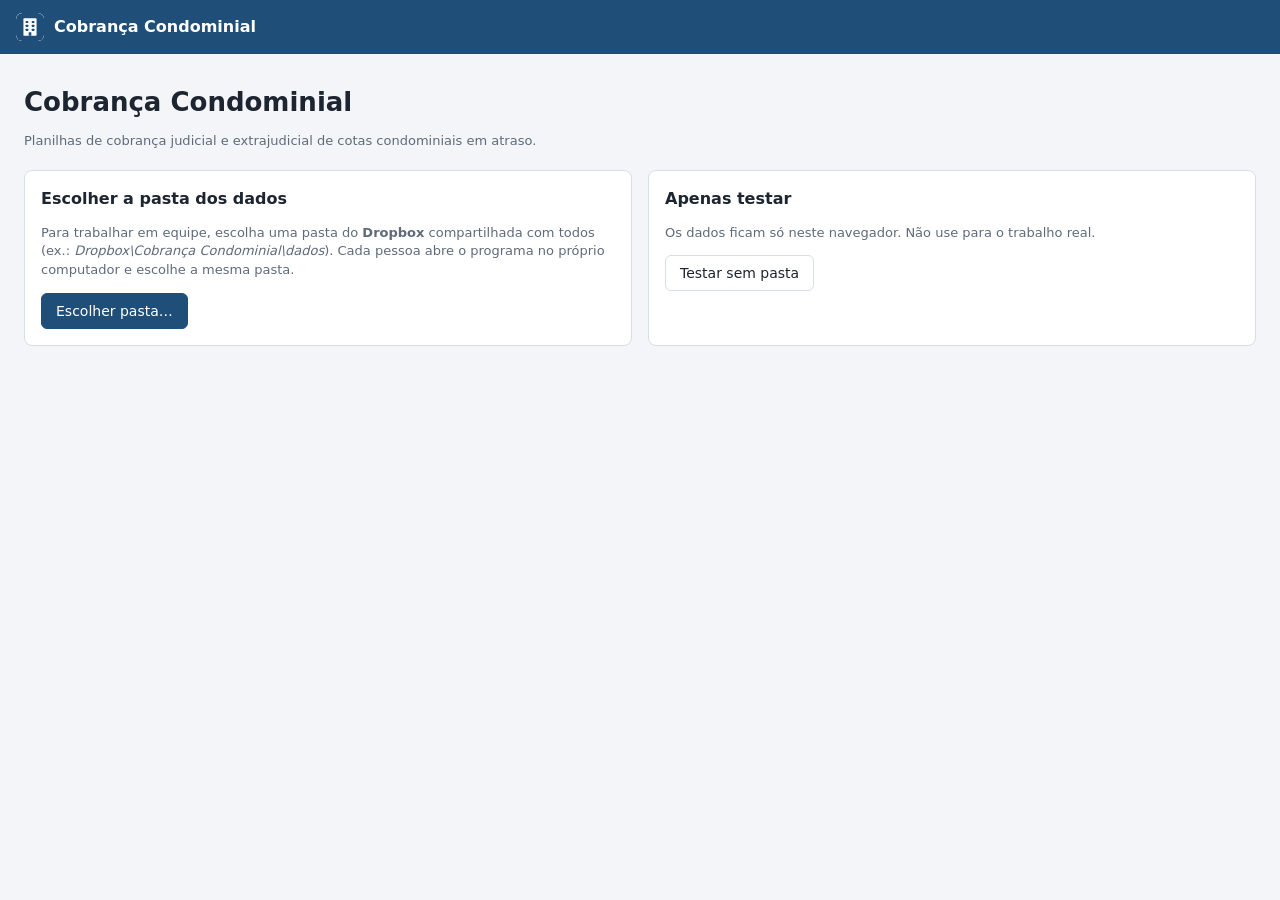
==== app/index.html @ 8c265d36 "Aplicativo instalável (PWA): ícone próprio, janela própria e botão Instalar Co-Authored-By: Claude O" ====
<!doctype html>
<html lang="pt-BR">
<head>
<meta charset="utf-8">
<meta name="viewport" content="width=device-width, initial-scale=1">
<meta name="theme-color" content="#1f4e79">
<title>Cobrança Condominial</title>
<link rel="icon" href="icone.svg" type="image/svg+xml">
<link rel="icon" href="icones/favicon-32.png" sizes="32x32" type="image/png">
<link rel="manifest" href="manifest.webmanifest">
<link rel="apple-touch-icon" href="icones/apple-touch-icon.png">
<meta name="apple-mobile-web-app-capable" content="yes">
<meta name="mobile-web-app-capable" content="yes">
<meta name="apple-mobile-web-app-title" content="Cobrança">
<meta name="apple-mobile-web-app-status-bar-style" content="default">
<link rel="stylesheet" href="estilo.css">
</head>
<body>
<header class="topo">
  <button id="btMenu" class="bt-menu" aria-label="Abrir menu">&#9776;</button>
  <a class="marca" href="#/inicio"><img src="icone.svg" alt=""><span>Cobrança Condominial</span></a>
  <div class="topo-dir"><div id="statusArmaz" class="status-armaz"></div></div>
</header>
<nav id="menu" class="menu">
  <a href="#/inicio" data-rota="inicio">Cobranças</a>
  <a href="#/cobranca/nova" data-rota="cobranca">Nova cobrança</a>
  <a href="#/condominios" data-rota="condomini">Condomínios (clientes)</a>
  <a href="#/devedores" data-rota="devedores">Devedores</a>
  <a href="#/imoveis" data-rota="imoveis">Imóveis</a>
  <a href="#/relatorios" data-rota="relatorios">Planilhas</a>
  <a href="#/config" data-rota="config">Configurações</a>
  <a href="#" id="btInstalar" class="link-instalar" hidden>Instalar o aplicativo</a>
  <div id="rodapeMenu" class="rodape-menu"></div>
</nav>
<div id="fundoMenu" class="fundo-menu"></div>
<main id="conteudo"><p class="carregando">Carregando…</p></main>

<div id="modal" class="modal" hidden><div class="modal-caixa" id="modalCaixa"></div></div>
<div id="aviso" class="aviso" role="status"></div>
<datalist id="dlRubricas"></datalist>
<datalist id="dlDescCotas"></datalist>

<script src="lib/jspdf.umd.min.js"></script>
<script src="util.js"></script>
<script src="armazenamento.js"></script>
<script src="indices.js"></script>
<script src="calculo.js"></script>
<script src="xlsx.js"></script>
<script src="pdf.js"></script>
<script src="relatorios.js"></script>
<script src="importar.js"></script>
<script src="app.js"></script>
</body>
</html>
---- app/estilo.css ----
:root {
  --pri: #1f4e79;
  --pri-esc: #163a5b;
  --pri-claro: #eaf0f7;
  --fundo: #f3f5f8;
  --cartao: #ffffff;
  --borda: #d8dee6;
  --borda-suave: #eceff3;
  --texto: #1d2530;
  --suave: #5f6b7a;
  --ok: #1e7d4f;
  --ok-fundo: #e3f4ea;
  --aviso: #8a5a00;
  --aviso-fundo: #fff4d6;
  --erro: #b3261e;
  --erro-fundo: #fdecea;
  --raio: 8px;
  --topo: 54px;
  --menu: 224px;
}

* { box-sizing: border-box; }
html { -webkit-text-size-adjust: 100%; }
body {
  margin: 0;
  font: 14px/1.45 system-ui, -apple-system, "Segoe UI", Roboto, sans-serif;
  background: var(--fundo);
  color: var(--texto);
}
a { color: var(--pri); }
h1 { font-size: 22px; margin: 0; line-height: 1.25; }
h2 { font-size: 16px; margin: 0 0 10px; }
h3.sec { grid-column: 1 / -1; font-size: 13px; text-transform: uppercase; letter-spacing: .04em; color: var(--pri); margin: 14px 0 0; padding-top: 12px; border-top: 1px solid var(--borda-suave); }
h3.sec:first-child { border-top: 0; padding-top: 0; margin-top: 0; }
[hidden] { display: none !important; }

/* ---------- Estrutura ---------- */
.topo {
  position: sticky; top: 0; z-index: 30;
  height: var(--topo); display: flex; align-items: center; gap: 12px;
  padding: 0 16px; background: var(--pri); color: #fff;
}
.marca { display: flex; align-items: center; gap: 10px; color: #fff; text-decoration: none; font-weight: 600; font-size: 16px; }
.marca img { width: 28px; height: 28px; border-radius: 6px; background: #fff; }
.status-armaz { margin-left: auto; font-size: 12px; opacity: .85; white-space: nowrap; overflow: hidden; text-overflow: ellipsis; max-width: 45vw; }
.bt-menu { display: none; background: none; border: 0; color: #fff; font-size: 22px; cursor: pointer; padding: 4px 6px; }

.menu {
  position: fixed; top: var(--topo); left: 0; bottom: 0; width: var(--menu); z-index: 25;
  background: var(--cartao); border-right: 1px solid var(--borda); padding: 12px 8px; overflow-y: auto;
  display: none;
}
body.conectado .menu { display: block; }
.menu a { display: block; padding: 9px 12px; border-radius: 6px; color: var(--texto); text-decoration: none; margin-bottom: 2px; }
.menu a:hover { background: var(--fundo); }
.menu a.ativo { background: var(--pri-claro); color: var(--pri); font-weight: 600; }
.fundo-menu { display: none; }

main { padding: 20px 24px 90px; max-width: 1280px; }
body.conectado main { margin-left: var(--menu); }
.carregando { color: var(--suave); }

@media (max-width: 900px) {
  .bt-menu { display: block; }
  body.conectado main { margin-left: 0; }
  .menu { transform: translateX(-100%); transition: transform .2s; box-shadow: 0 0 24px rgba(0,0,0,.2); }
  body.menu-aberto .menu { transform: none; }
  body.menu-aberto .fundo-menu { display: block; position: fixed; inset: var(--topo) 0 0 0; background: rgba(0,0,0,.3); z-index: 20; }
  main { padding: 16px 16px 90px; }
  .status-armaz { font-size: 11px; }
}
@media (max-width: 480px) { .marca span { display: none; } }

/* ---------- Componentes ---------- */
.cab-pagina { display: flex; flex-wrap: wrap; align-items: flex-end; justify-content: space-between; gap: 12px; margin-bottom: 16px; }
.cab-pagina .sub { color: var(--suave); margin-top: 4px; }
.voltar { display: inline-block; margin-bottom: 6px; text-decoration: none; font-size: 13px; }
.acoes, .acoes-linha { display: flex; flex-wrap: wrap; gap: 8px; align-items: center; }
.acoes-linha { margin-top: 10px; }
.espaco { flex: 1; }

.cartao { background: var(--cartao); border: 1px solid var(--borda); border-radius: var(--raio); padding: 16px; margin-bottom: 16px; }
.cartao-cab { display: flex; flex-wrap: wrap; gap: 10px; align-items: center; justify-content: space-between; margin-bottom: 12px; }
.cartao-cab h2 { margin: 0; }
.cartao.erro { border-color: var(--erro); background: var(--erro-fundo); }
.cartao.destaque { border-color: var(--pri); box-shadow: 0 0 0 2px var(--pri-claro); }
.colunas2 { display: grid; grid-template-columns: minmax(0, 1fr) minmax(0, 1fr); gap: 16px; align-items: start; }
.colunas2 > .cartao { margin-bottom: 0; }
.colunas2 { margin-bottom: 16px; }
@media (max-width: 1000px) { .colunas2 { grid-template-columns: minmax(0, 1fr); } }

.bt {
  display: inline-flex; align-items: center; justify-content: center; gap: 6px;
  min-height: 36px; padding: 6px 14px; border-radius: 6px; border: 1px solid var(--borda);
  background: var(--cartao); color: var(--texto); font: inherit; font-weight: 500; cursor: pointer; text-decoration: none; white-space: nowrap;
}
.bt:hover { border-color: var(--pri); color: var(--pri); }
.bt.primario { background: var(--pri); border-color: var(--pri); color: #fff; }
.bt.primario:hover { background: var(--pri-esc); color: #fff; }
.bt.perigo { color: var(--erro); border-color: #e5b8b4; }
.bt.perigo:hover { background: var(--erro-fundo); }
.bt.pequeno { min-height: 30px; padding: 4px 10px; font-size: 13px; }
.bt:disabled { opacity: .5; cursor: default; }
.bt-x { width: 30px; height: 30px; border: 0; border-radius: 6px; background: none; color: var(--suave); font-size: 20px; line-height: 1; cursor: pointer; }
.bt-x:hover:not(:disabled) { background: var(--erro-fundo); color: var(--erro); }
.bt-x:disabled { opacity: .3; }

input, select, textarea {
  font: inherit; color: var(--texto); background: #fff;
  border: 1px solid var(--borda); border-radius: 6px; padding: 7px 9px; min-height: 36px; width: 100%;
}
input:focus, select:focus, textarea:focus { outline: 2px solid var(--pri-claro); border-color: var(--pri); }
input:disabled, select:disabled, textarea:disabled { background: var(--fundo); color: var(--texto); }
input[type=checkbox], input[type=radio] { width: 17px; height: 17px; min-height: 0; accent-color: var(--pri); margin: 0; }
input[type=search] { max-width: 280px; }
input[type=month] { width: auto; }
textarea { resize: vertical; }
.num { text-align: right; font-variant-numeric: tabular-nums; }
.cen { text-align: center; justify-content: center; }
label.inline { display: inline-flex; align-items: center; gap: 8px; white-space: nowrap; }
label.inline input[type=date] { width: auto; }
.dica { color: var(--suave); font-size: 13px; }
.alerta { background: var(--aviso-fundo); color: var(--aviso); padding: 8px 12px; border-radius: 6px; }
.vazio { color: var(--suave); padding: 8px 0; }

.chip { display: inline-block; padding: 2px 9px; border-radius: 99px; font-size: 12px; font-weight: 600; vertical-align: middle; white-space: nowrap; }
.chip.aberto { background: var(--aviso-fundo); color: var(--aviso); }
.chip.fechado { background: var(--ok-fundo); color: var(--ok); }
.chip.pendente { background: var(--erro-fundo); color: var(--erro); }
.chip.neutro { background: var(--fundo); color: var(--suave); }

.kpis { display: grid; grid-template-columns: repeat(auto-fit, minmax(170px, 1fr)); gap: 12px; margin-bottom: 16px; }
.kpi { background: var(--cartao); border: 1px solid var(--borda); border-radius: var(--raio); padding: 12px 14px; }
.kpi span { display: block; font-size: 12px; color: var(--suave); }
.kpi b { display: block; font-size: 19px; margin-top: 2px; font-variant-numeric: tabular-nums; }
.kpi small { color: var(--suave); font-size: 12px; }

/* ---------- Tabelas ---------- */
.rolagem { overflow-x: auto; -webkit-overflow-scrolling: touch; }
.tabela { width: 100%; border-collapse: collapse; }
.tabela th { text-align: left; font-size: 12px; font-weight: 600; color: var(--suave); padding: 8px 10px; border-bottom: 2px solid var(--borda); white-space: nowrap; }
.tabela td { padding: 9px 10px; border-bottom: 1px solid var(--borda-suave); }
.tabela th.num, .tabela td.num { text-align: right; }
.tabela td.num { white-space: nowrap; }
.tabela.clicavel tbody tr { cursor: pointer; }
.tabela.clicavel tbody tr:hover { background: var(--pri-claro); }

dl.dados { display: grid; grid-template-columns: repeat(auto-fill, minmax(230px, 1fr)); gap: 10px 20px; margin: 0; }
dl.dados dt { font-size: 12px; color: var(--suave); }
dl.dados dd { margin: 0; }

/* ---------- Formulários ---------- */
.grade-form { display: grid; grid-template-columns: repeat(4, 1fr); gap: 12px 16px; }
.campo { display: flex; flex-direction: column; gap: 4px; min-width: 0; }
.campo > label { font-size: 12px; font-weight: 600; color: var(--suave); }
.campo small { color: var(--suave); font-size: 12px; }
.campo.w2 { grid-column: span 2; }
.campo.wfull, .dica.wfull { grid-column: 1 / -1; }
.barra-form { display: flex; flex-wrap: wrap; gap: 8px; align-items: center; margin-top: 18px; }
@media (max-width: 800px) {
  .grade-form { grid-template-columns: 1fr 1fr; }
}
@media (max-width: 520px) {
  .grade-form { grid-template-columns: 1fr; }
  .campo.w2 { grid-column: auto; }
}

.segmentado { display: flex; flex-wrap: wrap; gap: 8px; }
.segmentado label { display: inline-flex; align-items: center; gap: 8px; padding: 8px 12px; border: 1px solid var(--borda); border-radius: 6px; cursor: pointer; }
.segmentado label:has(input:checked) { border-color: var(--pri); background: var(--pri-claro); color: var(--pri); font-weight: 600; }

.enc-cab, .enc-linha { display: grid; grid-template-columns: 1fr 170px 170px 34px; gap: 8px; align-items: center; }
.enc-cab { font-size: 12px; font-weight: 600; color: var(--suave); }
.enc-linha { margin-bottom: 6px; }
.enc-linha label { display: block; }
#encargos:empty + .bt { margin-top: 4px; }

.rub-linha { display: grid; grid-template-columns: minmax(0, 360px) auto 34px; gap: 10px; align-items: center; margin-bottom: 6px; }
.logo-ctl { display: flex; align-items: center; gap: 12px; flex-wrap: wrap; }
.logo-ctl img { max-height: 48px; max-width: 160px; border: 1px solid var(--borda); border-radius: 4px; padding: 2px; background: #fff; }
.logo-ctl input { width: auto; border: 0; padding: 0; }

.rot-m { display: none; }

/* ---------- Mês do contrato ---------- */
.barra-mes { display: flex; flex-wrap: wrap; align-items: center; gap: 12px; }
.lanc { display: grid; grid-template-columns: minmax(150px, 1.2fr) minmax(120px, 1.2fr) 140px 140px 62px 62px 34px; gap: 8px; align-items: center; padding: 4px 0; }
.lanc.cab { font-size: 12px; font-weight: 600; color: var(--suave); border-bottom: 2px solid var(--borda); padding-bottom: 6px; margin-bottom: 4px; }
.lanc.cab .num { text-align: right; }
.lanc label { display: flex; align-items: center; justify-content: center; gap: 6px; }
.lanc.tot { font-weight: 700; border-top: 2px solid var(--borda); margin-top: 6px; padding-top: 8px; }
.lanc.tot .num { padding-right: 10px; }
.lancamentos { margin-bottom: 10px; }

.resumo { display: flex; flex-direction: column; }
.res-l { display: flex; justify-content: space-between; align-items: center; gap: 12px; padding: 7px 8px; border-bottom: 1px solid var(--borda-suave); }
.res-l b { font-variant-numeric: tabular-nums; white-space: nowrap; }
.res-l.dest { background: var(--pri-claro); font-weight: 600; }
.res-l.final { background: var(--pri); color: #fff; border-radius: 6px; font-weight: 700; font-size: 15px; margin-top: 4px; }
.res-l b.neg { color: var(--erro); }
.res-l.final b.neg { color: #ffd0cc; }
.res-l.taxa > span { display: flex; flex-wrap: wrap; align-items: center; gap: 6px; }
.taxa-ctl { display: inline-flex; flex-wrap: wrap; align-items: center; gap: 6px; min-width: 0; }
.taxa-ctl input { width: 70px; min-height: 30px; padding: 4px 6px; }
.taxa-ctl select { width: auto; max-width: 100%; min-height: 30px; padding: 4px 6px; }
.res-l > span { min-width: 0; }
.barra-mes label.inline { flex-wrap: wrap; white-space: normal; }
.res-l small { color: var(--suave); width: 100%; }

.rep { display: grid; grid-template-columns: 150px 130px 1fr 34px; gap: 8px; align-items: center; margin-bottom: 6px; }

.barra-salvar {
  position: fixed; left: 0; right: 0; bottom: 0; z-index: 15;
  display: flex; align-items: center; justify-content: flex-end; gap: 12px;
  padding: 10px 24px; background: rgba(255,255,255,.96); border-top: 1px solid var(--borda);
}
body.conectado .barra-salvar { left: var(--menu); }
#estadoSalvar { color: var(--aviso); }

@media (max-width: 900px) {
  body.conectado .barra-salvar { left: 0; }
  .barra-salvar { padding: 10px 16px; }
}

@media (max-width: 760px) {
  .lanc.cab { display: none; }
  .rot-m { display: block; font-size: 11px; color: var(--suave); }
  .lanc label .rot-m { display: inline; font-size: 13px; color: var(--texto); }
  .lanc[data-i] {
    grid-template-columns: 1fr 1fr 34px;
    grid-template-areas: "rub rub del" "obs obs obs" "cob pag pag" "loc rep rep";
    border: 1px solid var(--borda); border-radius: 6px; padding: 8px; margin-bottom: 8px;
  }
  .c-rub { grid-area: rub; } .c-obs { grid-area: obs; } .c-cob { grid-area: cob; align-self: end; } .c-pag { grid-area: pag; align-self: end; }
  .c-loc { grid-area: loc; justify-content: flex-start !important; } .c-rep { grid-area: rep; justify-content: flex-start !important; } .c-del { grid-area: del; }
  .lanc.tot { grid-template-columns: 1fr 1fr; grid-template-areas: "rub rub" "cob pag"; }
  .lanc.tot .c-obs { display: none; }
  .lanc.tot .c-cob::before { content: "Cobrado: "; font-weight: 400; color: var(--suave); }
  .lanc.tot .c-pag::before { content: "Pago: "; font-weight: 400; color: var(--suave); }
  .rep { grid-template-columns: 1fr 1fr 34px; }
  .rep input[data-campo=obs] { grid-column: 1 / 3; }
  .enc-cab { display: none; }
  .enc-linha { grid-template-columns: 1fr 1fr 34px; border: 1px solid var(--borda); border-radius: 6px; padding: 8px; }
  .enc-linha .enc-rub { grid-column: 1 / 3; }
  .enc-linha .rot-m { display: block; }
  .enc-linha button { grid-column: 3; grid-row: 1; }
}

/* ---------- Conexão ---------- */
.boas-vindas { margin: 12px 0 20px; }
.boas-vindas h1 { font-size: 26px; }
.opcoes-conexao { display: grid; grid-template-columns: repeat(auto-fit, minmax(260px, 1fr)); gap: 16px; }
.opcoes-conexao .cartao { margin: 0; }

/* ---------- Modal e avisos ---------- */
.modal { position: fixed; inset: 0; z-index: 50; background: rgba(15, 23, 35, .45); display: flex; align-items: center; justify-content: center; padding: 16px; }
.modal-caixa { background: var(--cartao); border-radius: 10px; padding: 18px; width: min(960px, 100%); max-height: calc(100vh - 32px); overflow: auto; display: flex; flex-direction: column; gap: 8px; }
.modal-cab { display: flex; justify-content: space-between; align-items: center; }
.modal-cab h2 { margin: 0; }
.previa-pdf { width: 100%; height: 70vh; border: 1px solid var(--borda); border-radius: 6px; margin-top: 8px; }

.aviso {
  position: fixed; left: 50%; bottom: 76px; transform: translate(-50%, 20px); z-index: 60;
  max-width: min(560px, calc(100% - 32px)); padding: 11px 16px; border-radius: 8px;
  background: #1d2530; color: #fff; box-shadow: 0 6px 24px rgba(0,0,0,.2);
  opacity: 0; pointer-events: none; transition: opacity .2s, transform .2s;
}
.aviso.mostrar { opacity: 1; transform: translate(-50%, 0); pointer-events: auto; }
.aviso.erro { background: var(--erro); }

/* ---------- Cobrança, inadimplência e contratos vigentes ---------- */
.grade-pagto { display: grid; grid-template-columns: 160px minmax(0, auto) 160px 190px minmax(220px, 1fr); gap: 12px 16px; align-items: end; }
.grade-pagto .segmentado label { padding: 6px 10px; }
@media (max-width: 1100px) { .grade-pagto { grid-template-columns: repeat(2, minmax(0, 1fr)); } .grade-pagto .campo:nth-child(2) { grid-column: 1 / -1; } }
@media (max-width: 520px) { .grade-pagto { grid-template-columns: minmax(0, 1fr); } }
.campo-bt { display: flex; gap: 6px; }
.campo-bt input { flex: 1; min-width: 0; }
.res-l.info { color: var(--suave); font-size: 13px; }
.res-l.alerta-l { background: var(--erro-fundo); color: var(--erro); border-radius: 6px; margin-top: 6px; font-weight: 600; }
.neg { color: var(--erro); }
.kpi b.neg { color: var(--erro); }
.resumo-estreito { max-width: 560px; }
.tabela tr.grupo td { background: var(--pri-claro); color: var(--pri); font-weight: 700; padding-top: 10px; }
.tabela tr.subtotal td { font-weight: 700; border-bottom: 2px solid var(--borda); background: #fafbfc; }
.tabela tr.total-geral td { font-weight: 700; background: var(--pri); color: #fff; }
.tabela tr.excluido td { color: var(--suave); text-decoration: line-through; }
.tabela tr.excluido td:first-child { text-decoration: none; }
.tabela tr.extra input { min-height: 30px; padding: 4px 6px; }
.tabela tr.grupo, .tabela tr.subtotal, .tabela tr.total-geral { cursor: default; }
.tabela.clicavel tbody tr.grupo:hover, .tabela.clicavel tbody tr.subtotal:hover { background: inherit; }
th.ordenavel { cursor: pointer; user-select: none; }
th.ordenavel:hover { color: var(--pri); }
.detalhes { margin-top: 14px; }
.detalhes summary { cursor: pointer; color: var(--pri); font-weight: 600; margin-bottom: 8px; }
.detalhes textarea { margin: 8px 0; font-family: ui-monospace, Consolas, monospace; }
.opcoes-conexao .campo { margin-top: 8px; }
.status-armaz.clicavel { cursor: pointer; text-decoration: underline dotted; }

/* ---------- Prévia de PDF, reajuste, descontos ---------- */
.modal-caixa.modal-grande { width: min(1000px, 100%); height: calc(100vh - 32px); max-height: none; }
.barra-previa { display: flex; flex-wrap: wrap; align-items: center; gap: 8px; }
.previa { flex: 1; min-height: 0; overflow: auto; background: #525659; border-radius: 6px; padding: 12px; display: flex; flex-direction: column; align-items: center; gap: 12px; }
.previa .carregando { color: #fff; }
.pagina-pdf { width: 100%; max-width: 900px; height: auto; background: #fff; box-shadow: 0 2px 10px rgba(0,0,0,.35); }
.previa .previa-pdf { height: 100%; min-height: 60vh; background: #fff; }
@media (max-width: 600px) { .modal { padding: 0; } .modal-caixa.modal-grande { height: 100vh; border-radius: 0; } .previa { padding: 6px; } }

.chip.reajuste { background: #ede4ff; color: #5b2bb5; }
.aviso-reajuste { border-color: #b9a2ea; background: #faf7ff; }
.aviso-reajuste h2 { color: #5b2bb5; }
.reaj-grade { display: flex; flex-wrap: wrap; align-items: center; gap: 8px 16px; margin: 8px 0; }
.reaj-grade input { width: 90px; }

.ajuste { display: grid; grid-template-columns: 130px minmax(0, 1fr) 130px auto 34px; gap: 8px; align-items: center; margin-bottom: 6px; }
@media (max-width: 760px) {
  .ajuste { grid-template-columns: 1fr 1fr 34px; border: 1px solid var(--borda); border-radius: 6px; padding: 8px; }
  .ajuste [data-campo=descricao] { grid-column: 1 / 3; grid-row: 2; }
}

/* ---------- Usuários, login e administração ---------- */
.topo-dir { margin-left: auto; display: flex; flex-direction: column; align-items: flex-end; gap: 1px; min-width: 0; }
.topo-dir .status-armaz { margin-left: 0; font-size: 11px; }
.usuario-topo { display: flex; align-items: center; gap: 8px; font-size: 13px; white-space: nowrap; }
.usuario-topo a { color: #fff; font-weight: 600; text-decoration: none; }
.usuario-topo .chip { font-size: 10px; padding: 1px 6px; }
.bt-sair { background: rgba(255,255,255,.15); border: 1px solid rgba(255,255,255,.35); color: #fff; border-radius: 5px; padding: 2px 9px; font: inherit; font-size: 12px; cursor: pointer; }
.bt-sair:hover { background: rgba(255,255,255,.28); }
body:not(.admin) .so-admin { display: none !important; }
.caixa-login { max-width: 440px; margin: 40px auto; }
.caixa-login h1 { margin-bottom: 12px; }
.grade-login { display: flex; flex-direction: column; gap: 12px; margin-top: 12px; }
.atalhos-admin { display: flex; flex-wrap: wrap; gap: 6px 14px; margin: -6px 0 14px; font-size: 13px; }
.acoes-tab { display: flex; gap: 6px; justify-content: flex-end; }
.form-modal { margin-top: 8px; }
@media (max-width: 520px) { .usuario-topo .chip { display: none; } }
body:not(.conectado) .bt-menu { display: none !important; }
.versao-app { font-size: 11px; color: var(--suave); padding: 14px 12px 4px; }
.campo-arquivo { display: flex; flex-wrap: wrap; gap: 8px; align-items: center; }
.campo-arquivo input[type=file] { width: auto; border: 0; padding: 0; min-height: 0; }

/* ---------- Prévia de boletos ---------- */
.barra-bol { display: flex; flex-wrap: wrap; align-items: center; gap: 10px 18px; }
.barra-bol input[type=number] { width: 80px; }
.bol-cartao h2 { font-size: 15px; }
.bol-grade { display: grid; grid-template-columns: minmax(0, 1fr) minmax(0, 1fr); gap: 6px 18px; }
.bol-campo { display: grid; grid-template-columns: 150px minmax(0, 1fr) auto; gap: 8px; align-items: center; padding: 5px 0; border-bottom: 1px solid var(--borda-suave); min-width: 0; }
.bol-campo.larga { grid-column: 1 / -1; }
.bol-rot { font-size: 12px; color: var(--suave); }
.bol-val { overflow-wrap: anywhere; }
.bol-campo.mono .bol-val { font-family: ui-monospace, Consolas, monospace; font-size: 13px; }
.bt-copiar { border: 1px solid var(--borda); background: var(--cartao); color: var(--pri); border-radius: 5px; padding: 2px 9px; font: inherit; font-size: 12px; cursor: pointer; white-space: nowrap; }
.bt-copiar:hover { border-color: var(--pri); }
.bt-copiar.copiado { background: var(--ok-fundo); color: var(--ok); border-color: var(--ok); }
.modal-caixa.modal-medio { width: min(900px, 100%); }
@media (max-width: 760px) {
  .bol-grade { grid-template-columns: minmax(0, 1fr); }
  .bol-campo { grid-template-columns: minmax(0, 1fr) auto; }
  .bol-rot { grid-column: 1 / -1; }
}

/* ---------- Manual, rodapé, termos ---------- */
.menu .link-manual { color: var(--pri); }
.rodape-menu { font-size: 11px; line-height: 1.5; color: var(--suave); padding: 16px 12px 6px; border-top: 1px solid var(--borda-suave); margin-top: 12px; }
.rodape-menu a { color: var(--suave); display: inline; padding: 0; margin: 0; }
.rodape-menu a:hover { color: var(--pri); background: none; }
.caixa-termos { max-width: 860px; }
.termos h2 { margin-bottom: 4px; }
.termos h3 { font-size: 15px; margin: 20px 0 6px; }
.termos p, .termos li { text-align: justify; line-height: 1.6; }
.termos ol { padding-left: 22px; }
.termos .destaque { background: var(--pri-claro); border-radius: 8px; padding: 10px 12px; }
.aceite .inline { white-space: normal; }
.licenca { font-size: 12px; color: var(--suave); text-align: justify; }

/* ================= Cobrança Condominial ================= */
.barra-filtros { display: flex; flex-wrap: wrap; gap: 8px; align-items: center; margin-bottom: 12px; }
.barra-filtros select { width: auto; max-width: 100%; }
.dev-cab, .dev-linha { display: grid; grid-template-columns: minmax(0, 1.3fr) 180px minmax(0, 1.6fr) 34px; gap: 8px; align-items: center; }
.dev-cab { font-size: 12px; font-weight: 600; color: var(--suave); margin-bottom: 4px; }
.dev-linha { margin-bottom: 6px; }
.tabela-edit td { padding: 4px 6px; }
.tabela-edit input { min-height: 32px; padding: 4px 7px; }
.tabela-edit input[type=month], .tabela-edit input[type=date] { width: 100%; min-width: 130px; }
.tabela-edit input.num { min-width: 110px; }
.tabela-edit td.cen { text-align: center; }
.tabela-edit tr.excluido input:not([type=checkbox]) { text-decoration: line-through; color: var(--suave); }
.tabela-edit tr.excluido td { text-decoration: none; }
.tabela tr.selecionado td { background: var(--pri-claro); }
.ufir-grade { display: flex; flex-wrap: wrap; gap: 4px 14px; font-size: 13px; margin: 8px 0; }
.ufir-grade span { white-space: nowrap; }
a.link-cartao { text-decoration: none; color: inherit; display: block; }
a.link-cartao:hover { border-color: var(--pri); }
a.link-cartao h2 { color: var(--pri); }
.previa-imp { max-height: 340px; overflow: auto; border: 1px solid var(--borda); border-radius: 6px; }
.tabela-imp td, .tabela-imp th { font-size: 12px; padding: 4px 8px; white-space: nowrap; max-width: 260px; overflow: hidden; text-overflow: ellipsis; }
.tabela-imp tr.excluido-imp td { color: #aab2bd; }
.cartao.destaque .resumo { margin-bottom: 8px; }
@media (max-width: 760px) {
  .dev-cab { display: none; }
  .dev-linha { grid-template-columns: 1fr 34px; border: 1px solid var(--borda); border-radius: 6px; padding: 8px; }
  .dev-linha input { grid-column: 1; }
  .dev-linha button { grid-column: 2; grid-row: 1; }
}
.menu .link-instalar { color: var(--pri); font-weight: 600; }
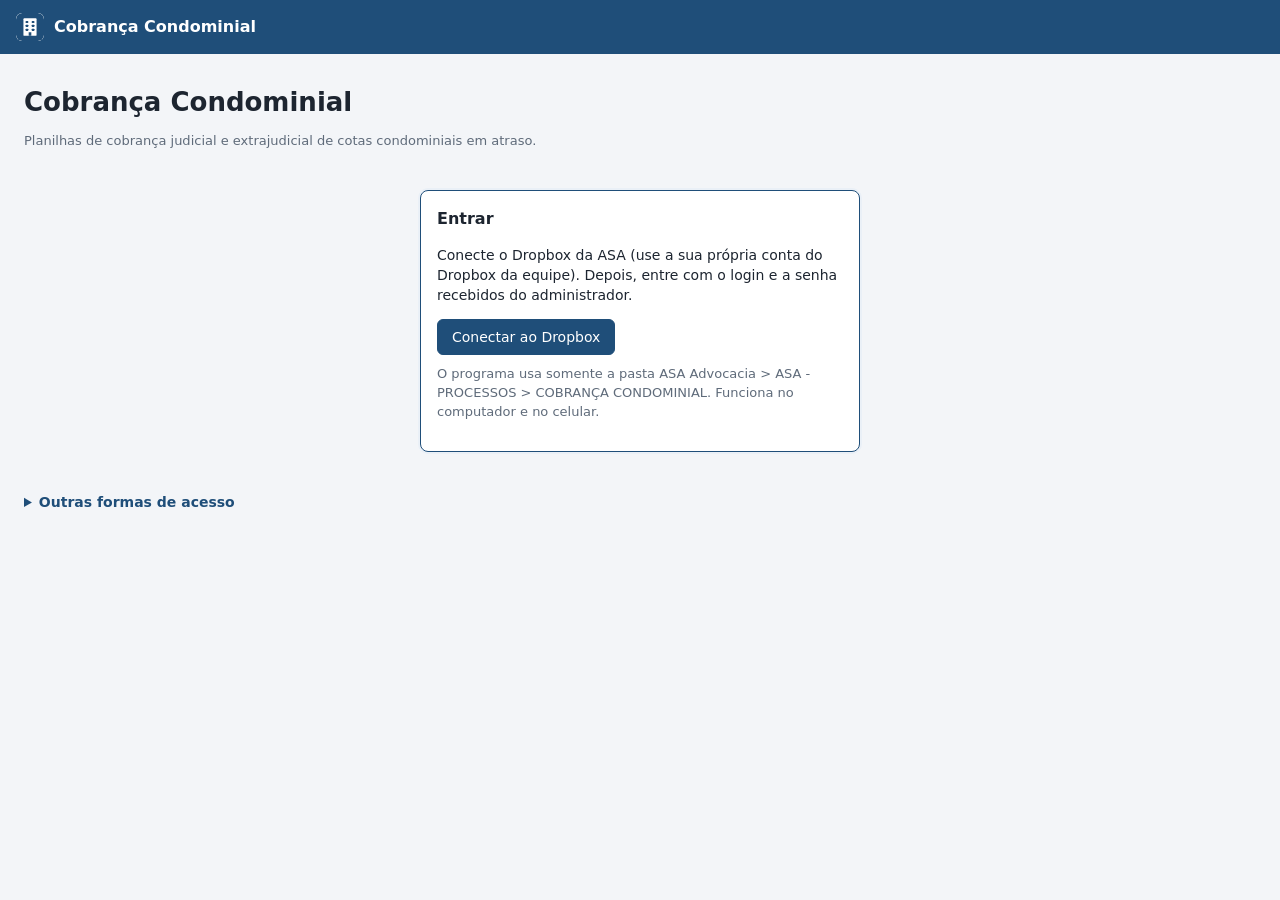
==== commit 1a653fdc: "Dropbox pela internet, login com usuários e convite - Conexão com o Dropbox da equipe (OAuth PKCE), " ====
--- a/app/index.html
+++ b/app/index.html
@@ -19,7 +19,7 @@
 <header class="topo">
   <button id="btMenu" class="bt-menu" aria-label="Abrir menu">&#9776;</button>
   <a class="marca" href="#/inicio"><img src="icone.svg" alt=""><span>Cobrança Condominial</span></a>
-  <div class="topo-dir"><div id="statusArmaz" class="status-armaz"></div></div>
+  <div class="topo-dir"><div id="usuarioTopo" class="usuario-topo"></div><div id="statusArmaz" class="status-armaz"></div></div>
 </header>
 <nav id="menu" class="menu">
   <a href="#/inicio" data-rota="inicio">Cobranças</a>
@@ -28,7 +28,9 @@
   <a href="#/devedores" data-rota="devedores">Devedores</a>
   <a href="#/imoveis" data-rota="imoveis">Imóveis</a>
   <a href="#/relatorios" data-rota="relatorios">Planilhas</a>
-  <a href="#/config" data-rota="config">Configurações</a>
+  <a href="#/usuarios" data-rota="usuarios" class="so-admin">Usuários</a>
+  <a href="#/config" data-rota="config" class="so-admin">Configurações</a>
+  <a href="#/conta" data-rota="conta">Minha conta</a>
   <a href="#" id="btInstalar" class="link-instalar" hidden>Instalar o aplicativo</a>
   <div id="rodapeMenu" class="rodape-menu"></div>
 </nav>
@@ -43,6 +45,7 @@
 <script src="lib/jspdf.umd.min.js"></script>
 <script src="util.js"></script>
 <script src="armazenamento.js"></script>
+<script src="auth.js"></script>
 <script src="indices.js"></script>
 <script src="calculo.js"></script>
 <script src="xlsx.js"></script>
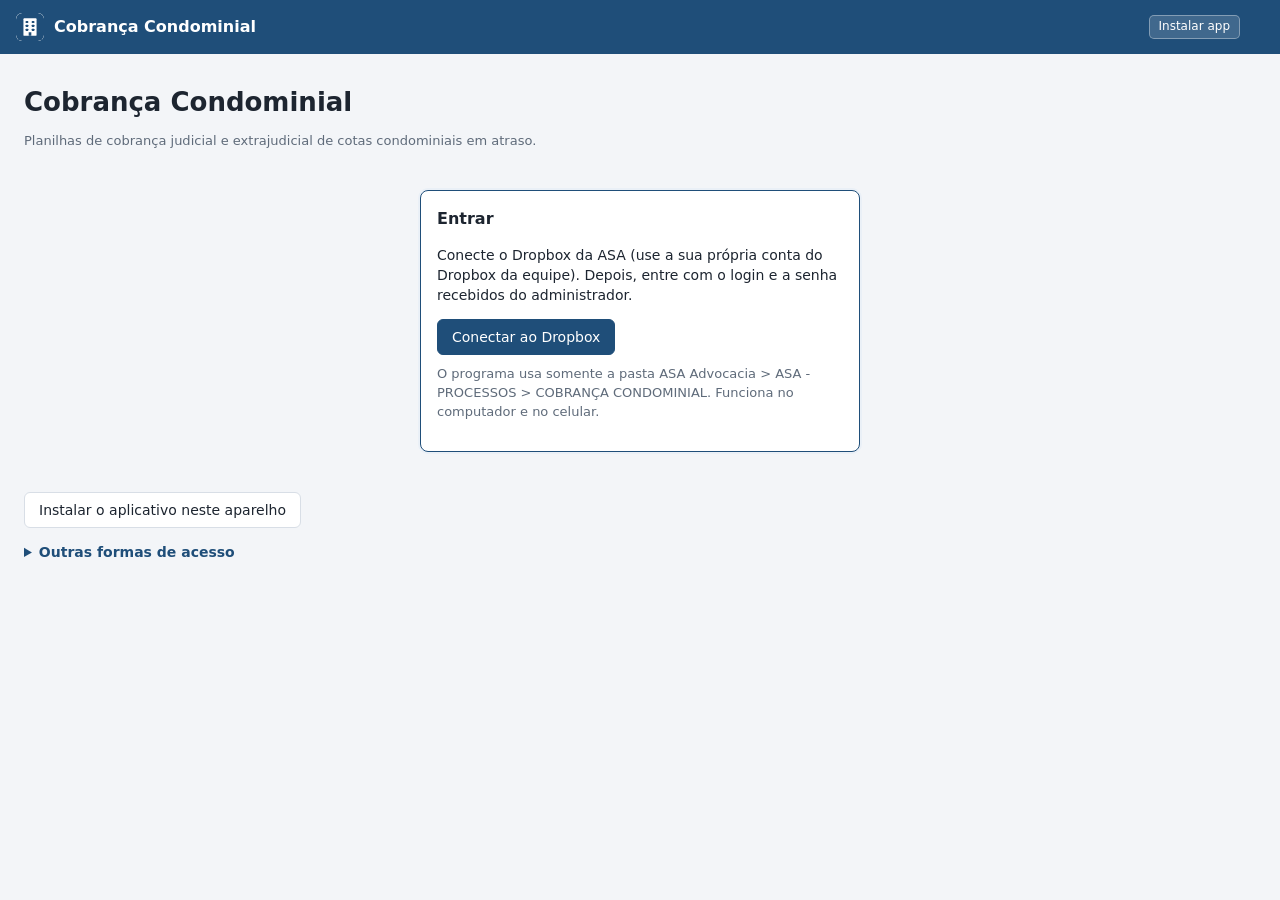
==== commit f3febdde: "Botão Instalar sempre visível (topo, menu e Minha conta) e sessão levada ao app instalado Co-Authore" ====
--- a/app/index.html
+++ b/app/index.html
@@ -19,6 +19,7 @@
 <header class="topo">
   <button id="btMenu" class="bt-menu" aria-label="Abrir menu">&#9776;</button>
   <a class="marca" href="#/inicio"><img src="icone.svg" alt=""><span>Cobrança Condominial</span></a>
+  <button id="btInstalarTopo" class="bt-sair bt-instalar-topo" hidden title="Instalar o aplicativo neste aparelho">Instalar app</button>
   <div class="topo-dir"><div id="usuarioTopo" class="usuario-topo"></div><div id="statusArmaz" class="status-armaz"></div></div>
 </header>
 <nav id="menu" class="menu">
--- a/app/estilo.css
+++ b/app/estilo.css
@@ -402,3 +402,6 @@
   .dev-linha button { grid-column: 2; grid-row: 1; }
 }
 .menu .link-instalar { color: var(--pri); font-weight: 600; }
+.bt-instalar-topo { margin-left: auto; white-space: nowrap; }
+.bt-instalar-topo:not([hidden]) + .topo-dir { margin-left: 12px; }
+@media (max-width: 420px) { .bt-instalar-topo { font-size: 11px; padding: 2px 6px; } }
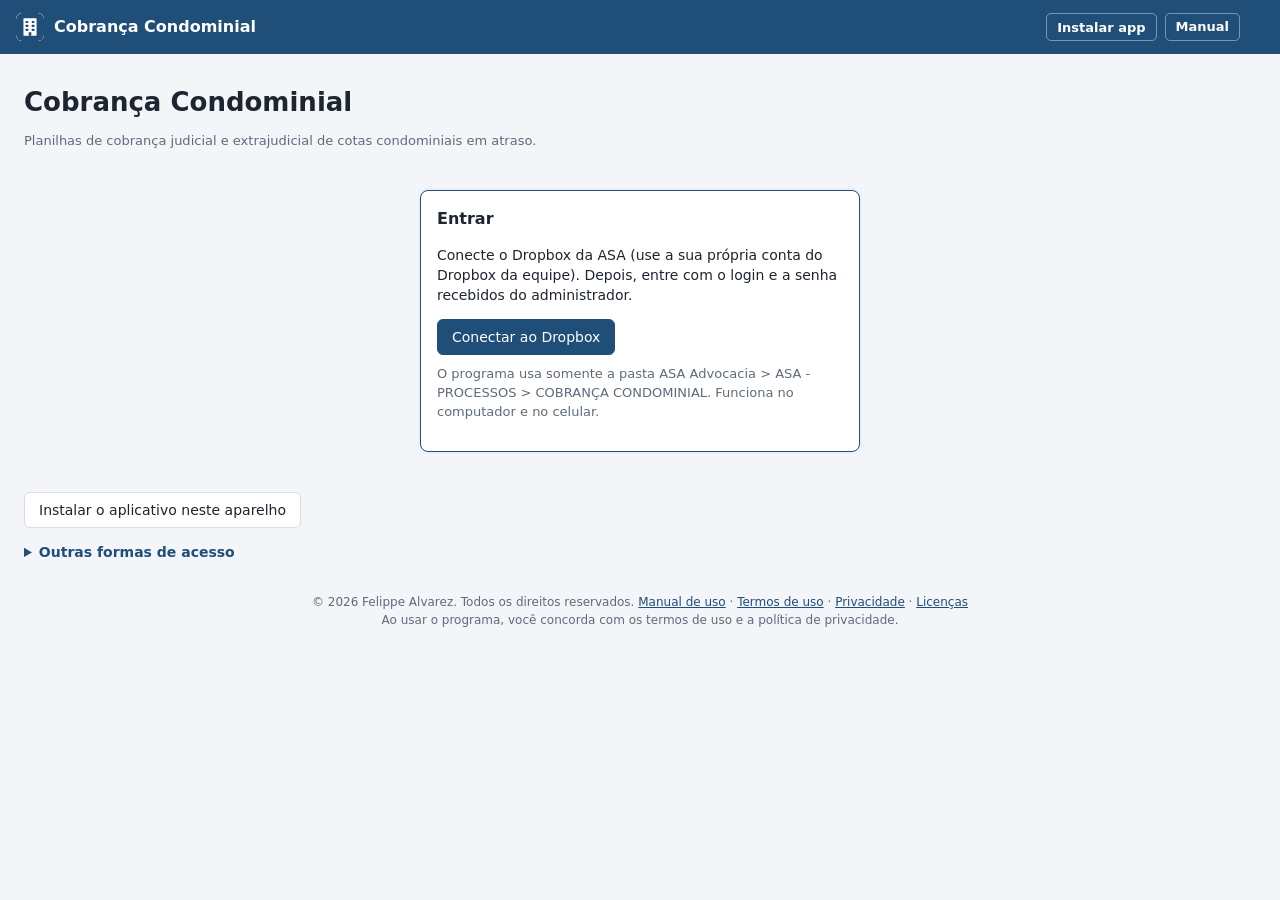
==== commit 2baae739: "Etapa 1 de melhorias: instalação, cópia e mudança de local dos dados, manual, termos e licenças, Id." ====
--- a/app/index.html
+++ b/app/index.html
@@ -19,7 +19,7 @@
 <header class="topo">
   <button id="btMenu" class="bt-menu" aria-label="Abrir menu">&#9776;</button>
   <a class="marca" href="#/inicio"><img src="icone.svg" alt=""><span>Cobrança Condominial</span></a>
-  <button id="btInstalarTopo" class="bt-sair bt-instalar-topo" hidden title="Instalar o aplicativo neste aparelho">Instalar app</button>
+  <div class="acoes-topo"><button type="button" id="btInstalarTopo" class="bt-manual" title="Instalar o aplicativo neste aparelho" hidden>Instalar app</button><a class="bt-manual" href="#/manual" title="Manual de uso">Manual</a></div>
   <div class="topo-dir"><div id="usuarioTopo" class="usuario-topo"></div><div id="statusArmaz" class="status-armaz"></div></div>
 </header>
 <nav id="menu" class="menu">
@@ -29,9 +29,12 @@
   <a href="#/devedores" data-rota="devedores">Devedores</a>
   <a href="#/imoveis" data-rota="imoveis">Imóveis</a>
   <a href="#/relatorios" data-rota="relatorios">Planilhas</a>
+  <a href="#/acordos" data-rota="acord">Acordos</a>
   <a href="#/usuarios" data-rota="usuarios" class="so-admin">Usuários</a>
   <a href="#/config" data-rota="config" class="so-admin">Configurações</a>
   <a href="#/conta" data-rota="conta">Minha conta</a>
+  <a href="#/manual" data-rota="manual">Manual de uso</a>
+  <a href="#/sobre" data-rota="sobre">Sobre, termos e privacidade</a>
   <a href="#" id="btInstalar" class="link-instalar" hidden>Instalar o aplicativo</a>
   <div id="rodapeMenu" class="rodape-menu"></div>
 </nav>
@@ -53,6 +56,9 @@
 <script src="pdf.js"></script>
 <script src="relatorios.js"></script>
 <script src="importar.js"></script>
+<script src="acordo.js"></script>
+<script src="sobre.js"></script>
+<script src="manual.js"></script>
 <script src="app.js"></script>
 </body>
 </html>
--- a/app/estilo.css
+++ b/app/estilo.css
@@ -402,6 +402,27 @@
   .dev-linha button { grid-column: 2; grid-row: 1; }
 }
 .menu .link-instalar { color: var(--pri); font-weight: 600; }
-.bt-instalar-topo { margin-left: auto; white-space: nowrap; }
-.bt-instalar-topo:not([hidden]) + .topo-dir { margin-left: 12px; }
-@media (max-width: 420px) { .bt-instalar-topo { font-size: 11px; padding: 2px 6px; } }
+
+/* ---------- Acordos ---------- */
+.linha-cob { display: grid; grid-template-columns: 20px minmax(0, 1fr) auto; gap: 10px; align-items: center; padding: 8px 4px; border-bottom: 1px solid var(--borda-suave); cursor: pointer; }
+.linha-cob .num { font-variant-numeric: tabular-nums; }
+.linha-desc { display: flex; flex-wrap: wrap; align-items: center; gap: 8px; margin-top: 12px; }
+.linha-desc input { max-width: 160px; }
+.sel-tipo { width: auto; min-width: 62px; }
+.campo-bt .sel-tipo { flex: 0 0 auto; }
+.tabela-parcelas { max-height: 420px; overflow: auto; }
+.abas { display: flex; flex-wrap: wrap; gap: 6px; margin-bottom: 12px; }
+.abas a { padding: 7px 12px; border: 1px solid var(--borda); border-radius: 6px; text-decoration: none; background: var(--cartao); }
+.abas a.ativa { border-color: var(--pri); background: var(--pri-claro); font-weight: 600; }
+.texto-legal { max-width: 860px; line-height: 1.6; }
+.texto-legal h2 { margin-top: 0; }
+.texto-legal h3 { font-size: 14px; margin: 16px 0 4px; color: var(--pri); }
+.texto-legal p, .texto-legal li { margin: 4px 0; }
+.rodape-legal { margin-top: 24px; font-size: 12px; color: var(--suave); text-align: center; }
+.bt-manual { background: none; font-family: inherit; cursor: pointer; color: #fff; text-decoration: none; font-size: 13px; font-weight: 600; border: 1px solid rgba(255,255,255,.4); border-radius: 5px; padding: 4px 10px; white-space: nowrap; }
+.bt-manual:hover { background: rgba(255,255,255,.15); }
+.acoes-topo { margin-left: auto; display: flex; gap: 8px; }
+.acoes-topo + .topo-dir { margin-left: 12px; }
+.bt-manual[hidden] { display: none; }
+.sumario-manual ol { columns: 2; column-gap: 32px; margin: 0; }
+@media (max-width: 600px) { .sumario-manual ol { columns: 1; } .bt-manual { padding: 3px 7px; font-size: 12px; } }
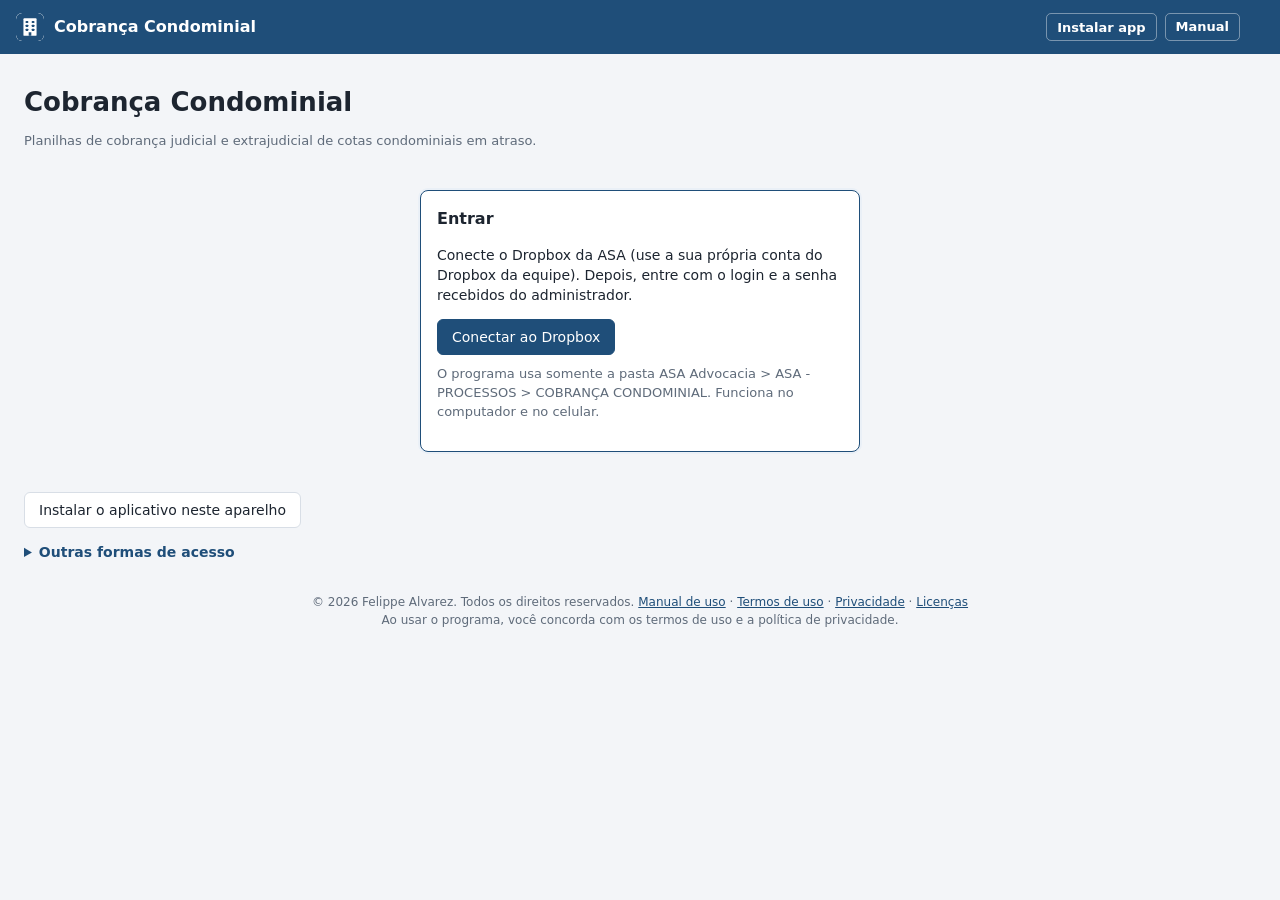
==== commit 4baa4cd6: "Adiciona prévia de link (Open Graph) e link discreto para compartilhar o programa na tela Sobre Co-A" ====
--- a/app/index.html
+++ b/app/index.html
@@ -5,6 +5,22 @@
 <meta name="viewport" content="width=device-width, initial-scale=1">
 <meta name="theme-color" content="#1f4e79">
 <title>Cobrança Condominial</title>
+<meta name="description" content="Planilhas de cobrança judicial e extrajudicial de cotas condominiais em atraso, em PDF e Excel.">
+<meta property="og:type" content="website">
+<meta property="og:locale" content="pt_BR">
+<meta property="og:site_name" content="Cobrança Condominial">
+<meta property="og:title" content="Cobrança Condominial">
+<meta property="og:description" content="Planilhas de cobrança judicial e extrajudicial de cotas condominiais em atraso, em PDF e Excel.">
+<meta property="og:url" content="https://felippealvarez.github.io/cobranca-condominial/">
+<meta property="og:image" content="https://felippealvarez.github.io/cobranca-condominial/og-image.png">
+<meta property="og:image:type" content="image/png">
+<meta property="og:image:width" content="1200">
+<meta property="og:image:height" content="630">
+<meta property="og:image:alt" content="Cobrança Condominial: ícone de prédio sobre fundo azul">
+<meta name="twitter:card" content="summary_large_image">
+<meta name="twitter:title" content="Cobrança Condominial">
+<meta name="twitter:description" content="Planilhas de cobrança judicial e extrajudicial de cotas condominiais em atraso, em PDF e Excel.">
+<meta name="twitter:image" content="https://felippealvarez.github.io/cobranca-condominial/og-image.png">
 <link rel="icon" href="icone.svg" type="image/svg+xml">
 <link rel="icon" href="icones/favicon-32.png" sizes="32x32" type="image/png">
 <link rel="manifest" href="manifest.webmanifest">
--- a/app/estilo.css
+++ b/app/estilo.css
@@ -426,3 +426,6 @@
 .bt-manual[hidden] { display: none; }
 .sumario-manual ol { columns: 2; column-gap: 32px; margin: 0; }
 @media (max-width: 600px) { .sumario-manual ol { columns: 1; } .bt-manual { padding: 3px 7px; font-size: 12px; } }
+
+/* Link discreto (ex.: compartilhar o programa, na tela Sobre) */
+.link-discreto { background: none; border: 0; padding: 0; font: inherit; color: inherit; text-decoration: underline; cursor: pointer; opacity: .85; }
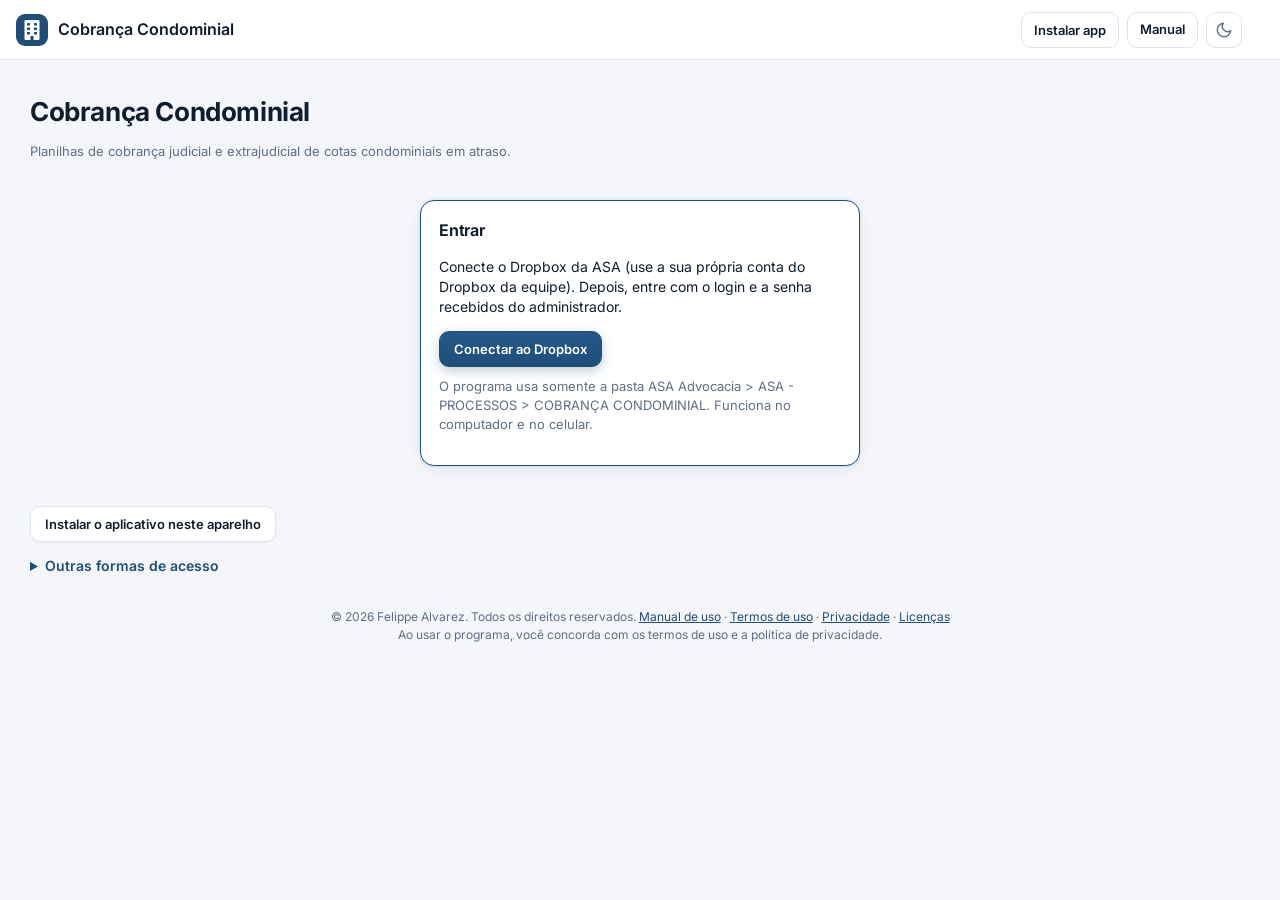
==== commit 73d7e3e7: "Visual 2.0: fonte Inter, menu com ícones, tema escuro, painel com indicadores e gráficos, cobrança c" ====
--- a/app/index.html
+++ b/app/index.html
@@ -5,22 +5,6 @@
 <meta name="viewport" content="width=device-width, initial-scale=1">
 <meta name="theme-color" content="#1f4e79">
 <title>Cobrança Condominial</title>
-<meta name="description" content="Planilhas de cobrança judicial e extrajudicial de cotas condominiais em atraso, em PDF e Excel.">
-<meta property="og:type" content="website">
-<meta property="og:locale" content="pt_BR">
-<meta property="og:site_name" content="Cobrança Condominial">
-<meta property="og:title" content="Cobrança Condominial">
-<meta property="og:description" content="Planilhas de cobrança judicial e extrajudicial de cotas condominiais em atraso, em PDF e Excel.">
-<meta property="og:url" content="https://felippealvarez.github.io/cobranca-condominial/">
-<meta property="og:image" content="https://felippealvarez.github.io/cobranca-condominial/og-image.png">
-<meta property="og:image:type" content="image/png">
-<meta property="og:image:width" content="1200">
-<meta property="og:image:height" content="630">
-<meta property="og:image:alt" content="Cobrança Condominial: ícone de prédio sobre fundo azul">
-<meta name="twitter:card" content="summary_large_image">
-<meta name="twitter:title" content="Cobrança Condominial">
-<meta name="twitter:description" content="Planilhas de cobrança judicial e extrajudicial de cotas condominiais em atraso, em PDF e Excel.">
-<meta name="twitter:image" content="https://felippealvarez.github.io/cobranca-condominial/og-image.png">
 <link rel="icon" href="icone.svg" type="image/svg+xml">
 <link rel="icon" href="icones/favicon-32.png" sizes="32x32" type="image/png">
 <link rel="manifest" href="manifest.webmanifest">
@@ -29,33 +13,46 @@
 <meta name="mobile-web-app-capable" content="yes">
 <meta name="apple-mobile-web-app-title" content="Cobrança">
 <meta name="apple-mobile-web-app-status-bar-style" content="default">
+<link rel="preload" href="lib/fontes/inter-latin.woff2" as="font" type="font/woff2" crossorigin>
 <link rel="stylesheet" href="estilo.css">
 </head>
 <body>
+<script>document.documentElement.dataset.tema = localStorage.getItem('cc-tema') || '';</script>
 <header class="topo">
-  <button id="btMenu" class="bt-menu" aria-label="Abrir menu">&#9776;</button>
+  <button id="btMenu" class="bt-menu" aria-label="Abrir menu"><svg class="ic" viewBox="0 0 24 24"><path d="M3 6h18M3 12h18M3 18h18"/></svg></button>
   <a class="marca" href="#/inicio"><img src="icone.svg" alt=""><span>Cobrança Condominial</span></a>
-  <div class="acoes-topo"><button type="button" id="btInstalarTopo" class="bt-manual" title="Instalar o aplicativo neste aparelho" hidden>Instalar app</button><a class="bt-manual" href="#/manual" title="Manual de uso">Manual</a></div>
+  <div class="acoes-topo"><button type="button" id="btInstalarTopo" class="bt-manual" title="Instalar o aplicativo neste aparelho" hidden>Instalar app</button><a class="bt-manual" href="#/manual" title="Manual de uso">Manual</a><button type="button" class="bt-icone bt-tema" title="Tema escuro"></button></div>
   <div class="topo-dir"><div id="usuarioTopo" class="usuario-topo"></div><div id="statusArmaz" class="status-armaz"></div></div>
 </header>
 <nav id="menu" class="menu">
-  <a href="#/inicio" data-rota="inicio">Cobranças</a>
-  <a href="#/cobranca/nova" data-rota="cobranca">Nova cobrança</a>
-  <a href="#/condominios" data-rota="condomini">Condomínios (clientes)</a>
-  <a href="#/devedores" data-rota="devedores">Devedores</a>
-  <a href="#/imoveis" data-rota="imoveis">Imóveis</a>
-  <a href="#/relatorios" data-rota="relatorios">Planilhas</a>
-  <a href="#/acordos" data-rota="acord">Acordos</a>
-  <a href="#/usuarios" data-rota="usuarios" class="so-admin">Usuários</a>
-  <a href="#/config" data-rota="config" class="so-admin">Configurações</a>
-  <a href="#/conta" data-rota="conta">Minha conta</a>
-  <a href="#/manual" data-rota="manual">Manual de uso</a>
-  <a href="#/sobre" data-rota="sobre">Sobre, termos e privacidade</a>
+  <a class="menu-marca" href="#/inicio"><span class="menu-logo"><img src="icone.svg" alt=""></span><span><b>Cobrança Condominial</b><small>Cotas em atraso</small></span></a>
+  <div class="menu-grupo">Operação</div>
+  <a href="#/inicio" data-rota="inicio" data-ic="inicio">Cobranças</a>
+  <a href="#/cobranca/nova" data-rota="cobranca" data-ic="mais">Nova cobrança</a>
+  <a href="#/acordos" data-rota="acord" data-ic="acordo">Acordos</a>
+  <a href="#/relatorios" data-rota="relatorios" data-ic="tabela">Planilhas</a>
+  <div class="menu-grupo">Cadastros</div>
+  <a href="#/condominios" data-rota="condomini" data-ic="predio">Condomínios (clientes)</a>
+  <a href="#/devedores" data-rota="devedores" data-ic="pessoas">Devedores</a>
+  <a href="#/imoveis" data-rota="imoveis" data-ic="porta">Imóveis</a>
+  <div class="menu-grupo">Conta e ajuda</div>
+  <a href="#/usuarios" data-rota="usuarios" class="so-admin" data-ic="escudo">Usuários</a>
+  <a href="#/config" data-rota="config" class="so-admin" data-ic="config">Configurações</a>
+  <a href="#/conta" data-rota="conta" data-ic="pessoa">Minha conta</a>
+  <a href="#/manual" data-rota="manual" data-ic="livro">Manual de uso</a>
+  <a href="#/sobre" data-rota="sobre" data-ic="info">Sobre, termos e privacidade</a>
   <a href="#" id="btInstalar" class="link-instalar" hidden>Instalar o aplicativo</a>
   <div id="rodapeMenu" class="rodape-menu"></div>
 </nav>
 <div id="fundoMenu" class="fundo-menu"></div>
 <main id="conteudo"><p class="carregando">Carregando…</p></main>
+<nav id="navInf" class="nav-inf">
+  <a href="#/inicio" data-rota="inicio" data-ic="inicio">Cobranças</a>
+  <a href="#/acordos" data-rota="acord" data-ic="acordo">Acordos</a>
+  <a href="#/cobranca/nova" data-rota="cobranca" data-ic="mais" class="nav-nova">Nova</a>
+  <a href="#/relatorios" data-rota="relatorios" data-ic="tabela">Planilhas</a>
+  <a href="#" id="btMenuInf" data-ic="menu">Menu</a>
+</nav>
 
 <div id="modal" class="modal" hidden><div class="modal-caixa" id="modalCaixa"></div></div>
 <div id="aviso" class="aviso" role="status"></div>
--- a/app/estilo.css
+++ b/app/estilo.css
@@ -1,29 +1,68 @@
+/* Fonte Inter guardada no app (funciona sem internet) */
+@font-face { font-family: Inter; font-style: normal; font-weight: 100 900; font-display: swap; src: url(lib/fontes/inter-latin.woff2) format('woff2');
+  unicode-range: U+0000-00FF, U+0131, U+0152-0153, U+02BB-02BC, U+02C6, U+02DA, U+02DC, U+0304, U+0308, U+0329, U+2000-206F, U+20AC, U+2122, U+2191, U+2193, U+2212, U+2215, U+FEFF, U+FFFD; }
+@font-face { font-family: Inter; font-style: normal; font-weight: 100 900; font-display: swap; src: url(lib/fontes/inter-latin-ext.woff2) format('woff2');
+  unicode-range: U+0100-02BA, U+02BD-02C5, U+02C7-02CC, U+02CE-02D7, U+02DD-02FF, U+0304, U+0308, U+0329, U+1D00-1DBF, U+1E00-1E9F, U+1EF2-1EFF, U+2020, U+20A0-20AB, U+20AD-20C0, U+2113, U+2C60-2C7F, U+A720-A7FF; }
+
 :root {
+  color-scheme: light;
   --pri: #1f4e79;
   --pri-esc: #163a5b;
-  --pri-claro: #eaf0f7;
-  --fundo: #f3f5f8;
+  --pri-claro: #e8f0f9;
+  --acento: #c8962e;
+  --acento-esc: #a8741a;
+  --acento-claro: #fbf3e2;
+  --acento-texto: #8a6418;
+  --fundo: #f4f6fa;
   --cartao: #ffffff;
-  --borda: #d8dee6;
-  --borda-suave: #eceff3;
-  --texto: #1d2530;
-  --suave: #5f6b7a;
-  --ok: #1e7d4f;
-  --ok-fundo: #e3f4ea;
-  --aviso: #8a5a00;
-  --aviso-fundo: #fff4d6;
-  --erro: #b3261e;
-  --erro-fundo: #fdecea;
-  --raio: 8px;
-  --topo: 54px;
-  --menu: 224px;
+  --campo: #ffffff;
+  --borda: #dfe5ee;
+  --borda-suave: #edf0f5;
+  --texto: #0f1d2e;
+  --suave: #5f6f84;
+  --ok: #15803d;
+  --ok-fundo: #dcfce7;
+  --aviso: #92600a;
+  --aviso-fundo: #fef3c7;
+  --erro: #b91c1c;
+  --erro-fundo: #fee2e2;
+  --info: #1d4ed8;
+  --info-fundo: #dbeafe;
+  --roxo: #6d28d9;
+  --roxo-fundo: #ede9fe;
+  --lado: linear-gradient(180deg, #0f2f4f, #163f66);
+  --sombra: 0 1px 2px rgba(15, 29, 46, .04), 0 4px 16px rgba(15, 29, 46, .06);
+  --raio: 14px;
+  --topo: 60px;
+  --menu: 248px;
+}
+:root[data-tema="escuro"] {
+  color-scheme: dark;
+  --pri: #5b9be0; --pri-esc: #3f83cf; --pri-claro: #16304d;
+  --acento: #e0b25a; --acento-esc: #c8962e; --acento-claro: #3a2e17; --acento-texto: #e8c27a;
+  --fundo: #0b1420; --cartao: #121e2d; --campo: #0e1926; --borda: #23344a; --borda-suave: #1a2839; --texto: #e6edf6; --suave: #93a6bd;
+  --ok: #4ade80; --ok-fundo: #12351f; --aviso: #fbbf24; --aviso-fundo: #3a2c0b; --erro: #f87171; --erro-fundo: #3b1515;
+  --info: #93c5fd; --info-fundo: #14305a; --roxo: #c4b5fd; --roxo-fundo: #2e2150;
+  --lado: linear-gradient(180deg, #08121e, #0d1b2b); --sombra: 0 1px 2px rgba(0, 0, 0, .35);
+}
+@media (prefers-color-scheme: dark) {
+  :root:not([data-tema="claro"]) {
+    color-scheme: dark;
+    --pri: #5b9be0; --pri-esc: #3f83cf; --pri-claro: #16304d;
+    --acento: #e0b25a; --acento-esc: #c8962e; --acento-claro: #3a2e17; --acento-texto: #e8c27a;
+    --fundo: #0b1420; --cartao: #121e2d; --campo: #0e1926; --borda: #23344a; --borda-suave: #1a2839; --texto: #e6edf6; --suave: #93a6bd;
+    --ok: #4ade80; --ok-fundo: #12351f; --aviso: #fbbf24; --aviso-fundo: #3a2c0b; --erro: #f87171; --erro-fundo: #3b1515;
+    --info: #93c5fd; --info-fundo: #14305a; --roxo: #c4b5fd; --roxo-fundo: #2e2150;
+    --lado: linear-gradient(180deg, #08121e, #0d1b2b); --sombra: 0 1px 2px rgba(0, 0, 0, .35);
+  }
 }
 
 * { box-sizing: border-box; }
 html { -webkit-text-size-adjust: 100%; }
 body {
   margin: 0;
-  font: 14px/1.45 system-ui, -apple-system, "Segoe UI", Roboto, sans-serif;
+  font: 14px/1.45 Inter, system-ui, -apple-system, "Segoe UI", Roboto, sans-serif;
+  -webkit-font-smoothing: antialiased;
   background: var(--fundo);
   color: var(--texto);
 }
@@ -427,5 +466,277 @@
 .sumario-manual ol { columns: 2; column-gap: 32px; margin: 0; }
 @media (max-width: 600px) { .sumario-manual ol { columns: 1; } .bt-manual { padding: 3px 7px; font-size: 12px; } }
 
-/* Link discreto (ex.: compartilhar o programa, na tela Sobre) */
-.link-discreto { background: none; border: 0; padding: 0; font: inherit; color: inherit; text-decoration: underline; cursor: pointer; opacity: .85; }
+/* =====================================================================
+   Visual 2.0: identidade, menu com ícones, painel, cobrança em abas
+   ===================================================================== */
+svg.ic { width: 18px; height: 18px; fill: none; stroke: currentColor; stroke-width: 1.9; stroke-linecap: round; stroke-linejoin: round; flex: none; }
+h1 { font-size: 24px; letter-spacing: -.4px; font-weight: 700; }
+h2 { letter-spacing: -.2px; font-weight: 650; }
+
+/* Barra superior: clara, só com ações */
+.topo { background: var(--cartao); color: var(--texto); border-bottom: 1px solid var(--borda); gap: 10px; }
+.marca { color: var(--texto); }
+.marca img { width: 32px; height: 32px; border-radius: 9px; background: none; }
+.bt-menu { color: var(--texto); padding: 6px; border-radius: 10px; }
+.bt-menu svg.ic { width: 22px; height: 22px; }
+.bt-manual { color: var(--texto); border: 1px solid var(--borda); background: var(--cartao); border-radius: 10px; padding: 7px 12px; }
+.bt-manual:hover { background: var(--pri-claro); color: var(--pri); }
+.bt-icone { width: 36px; height: 36px; border-radius: 10px; border: 1px solid var(--borda); background: var(--cartao); color: var(--suave); display: inline-grid; place-items: center; cursor: pointer; padding: 0; }
+.bt-icone:hover { color: var(--pri); border-color: var(--pri); }
+.usuario-topo a { color: var(--texto); }
+.usuario-topo .av-usuario { width: 30px; height: 30px; border-radius: 50%; display: inline-grid; place-items: center; font-size: 11.5px; font-weight: 700; color: #fff; background: linear-gradient(135deg, #c8962e, #a8741a); }
+.bt-sair { background: var(--cartao); border: 1px solid var(--borda); color: var(--suave); border-radius: 8px; padding: 3px 10px; }
+.bt-sair:hover { background: var(--erro-fundo); color: var(--erro); border-color: var(--erro); }
+.status-armaz { color: var(--suave); opacity: 1; }
+
+/* Menu lateral escuro, com grupos e ícones */
+.menu { background: var(--lado); border-right: 0; padding: 14px 12px; color: #d6e2f0; }
+.menu a { display: flex; align-items: center; gap: 11px; padding: 9px 11px; border-radius: 10px; color: #d6e2f0; font-weight: 500; font-size: 13.5px; }
+.menu a:hover { background: rgba(255, 255, 255, .08); color: #fff; }
+.menu a.ativo { background: rgba(255, 255, 255, .13); color: #fff; font-weight: 600; box-shadow: inset 3px 0 0 #c8962e; }
+.menu a svg.ic { opacity: .9; }
+.menu-grupo { font-size: 10.5px; letter-spacing: .09em; text-transform: uppercase; color: #7f9bbb; margin: 16px 11px 6px; font-weight: 600; }
+.menu-marca { display: none !important; }
+.menu-logo { width: 38px; height: 38px; border-radius: 11px; background: #fff; display: grid; place-items: center; box-shadow: 0 4px 12px rgba(0, 0, 0, .25); flex: none; }
+.menu-logo img { width: 30px; height: 30px; }
+.menu-marca b { display: block; color: #fff; font-size: 14.5px; line-height: 1.2; }
+.menu-marca small { color: #9fb6d0; font-size: 11px; font-weight: 400; }
+.menu .link-instalar, .menu .link-manual { color: #fff; }
+.rodape-menu { color: #8ea6c2; border-top-color: rgba(255, 255, 255, .1); }
+.menu .rodape-menu a { display: inline; padding: 0; margin: 0; border-radius: 0; font-size: 11px; font-weight: 400; color: #b9cbe0; }
+.menu .rodape-menu a:hover { background: none; }
+.rodape-menu a:hover { color: #fff; }
+
+@media (min-width: 901px) {
+  /* Com login: o menu ocupa a altura toda e traz o nome do programa; a barra fica só sobre o conteúdo */
+  body.conectado .menu { top: 0; z-index: 35; padding-top: 18px; }
+  body.conectado .menu-marca { display: flex !important; align-items: center; gap: 10px; padding: 0 6px 12px; margin-bottom: 4px; background: none !important; box-shadow: none !important; }
+  body.conectado .topo { margin-left: var(--menu); }
+  body.conectado .topo .marca { display: none; }
+}
+
+/* Conteúdo */
+main { padding: 24px 30px 96px; }
+.cab-pagina { margin-bottom: 18px; }
+.cab-pagina .sub { margin-top: 3px; }
+.voltar { font-weight: 500; }
+.cartao { border-radius: var(--raio); box-shadow: var(--sombra); padding: 18px; border-color: var(--borda); }
+.cartao.destaque { box-shadow: var(--sombra), 0 0 0 2px var(--pri-claro); }
+.kpi { border-radius: var(--raio); box-shadow: var(--sombra); }
+.bt { border-radius: 10px; font-weight: 600; font-size: 13px; padding: 7px 14px; box-shadow: 0 1px 2px rgba(15, 29, 46, .05); }
+.bt.primario { background: linear-gradient(180deg, #25598a, #1f4e79); border-color: #1f4e79; box-shadow: 0 4px 12px rgba(31, 78, 121, .28); }
+.bt.primario:hover { background: #163a5b; }
+.bt.acento { background: var(--acento); border-color: var(--acento); color: #fff; }
+.bt.acento:hover { background: var(--acento-esc); color: #fff; }
+.bt.pequeno { border-radius: 9px; }
+.bt svg.ic { width: 16px; height: 16px; }
+input, select, textarea { background: var(--campo); border-radius: 10px; border-color: var(--borda); min-height: 38px; padding: 8px 11px; }
+input:focus, select:focus, textarea:focus { outline: 3px solid var(--pri-claro); }
+input::placeholder, textarea::placeholder { color: var(--suave); opacity: .75; }
+input:disabled, select:disabled, textarea:disabled { background: var(--fundo); }
+.tabela th { font-size: 11.5px; text-transform: uppercase; letter-spacing: .05em; border-bottom: 1px solid var(--borda); }
+.tabela td { border-bottom-color: var(--borda-suave); }
+.tabela.clicavel tbody tr:hover { background: var(--pri-claro); }
+.tabela tr.subtotal td { background: var(--fundo); }
+.barra-salvar { background: color-mix(in srgb, var(--cartao) 94%, transparent); backdrop-filter: blur(6px); }
+.alerta { border-radius: 10px; }
+.segmentado label { border-radius: 10px; }
+.modal-caixa { border-radius: 16px; }
+.aviso { border-radius: 12px; background: #0f1d2e; }
+.tabela-imp tr.excluido-imp td { color: var(--suave); opacity: .6; }
+.chip { display: inline-flex; align-items: center; gap: 5px; padding: 3px 9px; font-size: 11.5px; }
+.chip.jud { background: var(--info-fundo); color: var(--info); }
+.chip.ext { background: var(--acento-claro); color: var(--acento-texto); }
+.chip.acordo { background: var(--ok-fundo); color: var(--ok); }
+.chip.jud::before, .chip.ext::before, .chip.acordo::before, .chip.critico::before, .chip.andamento::before { content: ""; width: 6px; height: 6px; border-radius: 50%; background: currentColor; }
+.chip.critico { background: var(--erro-fundo); color: var(--erro); }
+.chip.andamento { background: var(--aviso-fundo); color: var(--aviso); }
+
+/* Navegação inferior (celular) */
+.nav-inf { display: none; }
+@media (max-width: 900px) {
+  .menu { top: 0; z-index: 45; width: 270px; }
+  .menu-marca { display: flex !important; align-items: center; gap: 10px; padding: 2px 6px 12px; background: none !important; }
+  body.menu-aberto .fundo-menu { inset: 0; z-index: 40; }
+  body.conectado .nav-inf {
+    display: flex; position: fixed; left: 0; right: 0; bottom: 0; z-index: 30; background: var(--cartao); border-top: 1px solid var(--borda);
+    padding: 6px 4px calc(8px + env(safe-area-inset-bottom)); justify-content: space-around; box-shadow: 0 -4px 16px rgba(15, 29, 46, .06);
+  }
+  .nav-inf a { flex: 1; display: flex; flex-direction: column; align-items: center; gap: 3px; font-size: 10.5px; font-weight: 600; color: var(--suave); text-decoration: none; padding: 4px 0; }
+  .nav-inf a svg.ic { width: 22px; height: 22px; }
+  .nav-inf a.ativo { color: var(--pri); }
+  .nav-inf a.nav-nova svg.ic { width: 44px; height: 44px; padding: 10px; margin-top: -18px; border-radius: 15px; background: var(--acento); color: #fff; stroke-width: 2.4; box-shadow: 0 6px 16px rgba(200, 150, 46, .45); }
+  .nav-inf a.nav-nova { color: var(--acento-texto); }
+  body.conectado main { padding-bottom: 150px; }
+  body.conectado .barra-salvar { bottom: calc(62px + env(safe-area-inset-bottom)); }
+  body.conectado .aviso { bottom: 140px; }
+  .acoes-topo .bt-manual[href] { display: none; }
+  .topo-dir .status-armaz { display: none; }
+}
+@media (max-width: 480px) { .usuario-topo > a:not(.av-usuario), .usuario-topo .chip { display: none; } }
+
+/* ---------- Painel (tela de cobranças) ---------- */
+.saudacao h1 { font-size: 25px; }
+.kpis2 { display: grid; grid-template-columns: repeat(4, minmax(0, 1fr)); gap: 14px; margin-bottom: 16px; }
+.kpi2 { background: var(--cartao); border: 1px solid var(--borda); border-radius: var(--raio); box-shadow: var(--sombra); padding: 16px 18px; display: flex; flex-direction: column; gap: 8px; min-width: 0; }
+.kpi2 .t { display: flex; align-items: center; gap: 10px; color: var(--suave); font-size: 12.5px; font-weight: 500; }
+.kpi2 .bx { width: 34px; height: 34px; border-radius: 10px; display: grid; place-items: center; flex: none; }
+.kpi2 b { font-size: 24px; letter-spacing: -.5px; font-variant-numeric: tabular-nums; line-height: 1.15; overflow-wrap: anywhere; }
+.kpi2 small { color: var(--suave); font-size: 12px; }
+.kpi2 small .ok { color: var(--ok); font-weight: 600; } .kpi2 small .er { color: var(--erro); font-weight: 600; }
+.bx-pri { background: var(--pri-claro); color: var(--pri); } .bx-info { background: var(--info-fundo); color: var(--info); }
+.bx-ok { background: var(--ok-fundo); color: var(--ok); } .bx-er { background: var(--erro-fundo); color: var(--erro); }
+.bx-ac { background: var(--acento-claro); color: var(--acento-texto); } .bx-roxo { background: var(--roxo-fundo); color: var(--roxo); }
+.graficos { display: grid; grid-template-columns: minmax(0, 1.6fr) minmax(0, 1fr); gap: 14px; margin-bottom: 16px; }
+.graficos .cartao { margin: 0; }
+.cartao-cab small { color: var(--suave); }
+.barras-cond { display: flex; flex-direction: column; gap: 12px; }
+.barra-cond { display: grid; grid-template-columns: minmax(0, 1fr) auto; gap: 4px 12px; align-items: center; font-size: 13px; text-decoration: none; color: var(--texto); }
+.barra-cond .nome { white-space: nowrap; overflow: hidden; text-overflow: ellipsis; font-weight: 500; }
+.barra-cond b { font-variant-numeric: tabular-nums; font-weight: 600; }
+.barra-cond .trilho { grid-column: 1 / -1; height: 8px; border-radius: 99px; background: var(--borda-suave); overflow: hidden; display: flex; }
+.barra-cond .trilho i { display: block; height: 100%; }
+.leg { display: flex; flex-wrap: wrap; gap: 14px; font-size: 12px; color: var(--suave); }
+.op-hon .selo-her { display: table; margin: 3px 0 0; }
+.leg i, .pt-cor { flex: none; display: inline-block; width: 9px; height: 9px; border-radius: 3px; margin-right: 5px; vertical-align: -1px; }
+.rosca { display: flex; align-items: center; gap: 18px; }
+.rosca svg { width: 132px; height: 132px; flex: none; }
+.rosca .itens { display: flex; flex-direction: column; gap: 11px; flex: 1; min-width: 0; font-size: 13px; }
+.rosca .itens div { display: flex; justify-content: space-between; gap: 10px; }
+.rosca .itens span { color: var(--suave); }
+.pilulas { display: flex; flex-wrap: wrap; gap: 6px; }
+.pilula { padding: 6px 12px; border-radius: 99px; border: 1px solid var(--borda); font: inherit; font-size: 12.5px; font-weight: 600; color: var(--suave); background: var(--cartao); cursor: pointer; white-space: nowrap; }
+.pilula:hover { border-color: var(--pri); color: var(--pri); }
+.pilula.on { background: var(--pri); border-color: var(--pri); color: #fff; }
+.pilula .c { opacity: .7; margin-left: 4px; font-weight: 500; }
+.filtros2 { display: flex; flex-wrap: wrap; gap: 10px; align-items: center; justify-content: space-between; margin-bottom: 12px; }
+.filtros2 .busca { position: relative; flex: 1 1 260px; max-width: 420px; }
+.filtros2 .busca svg.ic { position: absolute; left: 11px; top: 50%; transform: translateY(-50%); color: var(--suave); }
+.filtros2 .busca input { padding-left: 36px; max-width: none; }
+.filtros2 select { width: auto; }
+.lista-cob { display: flex; flex-direction: column; }
+.lc-cab, .lc { display: grid; grid-template-columns: minmax(0, 1.5fr) minmax(0, 1.2fr) 130px minmax(0, 1fr) 150px 20px; gap: 12px; align-items: center; padding: 0 10px; }
+.lc-cab { font-size: 11.5px; font-weight: 600; text-transform: uppercase; letter-spacing: .05em; color: var(--suave); padding-bottom: 10px; border-bottom: 1px solid var(--borda); }
+.lc { padding-top: 11px; padding-bottom: 11px; border-bottom: 1px solid var(--borda-suave); cursor: pointer; text-decoration: none; color: var(--texto); border-radius: 10px; }
+.lc:hover { background: var(--pri-claro); }
+.lc:last-child { border-bottom: 0; }
+.lc .pes { display: flex; align-items: center; gap: 11px; min-width: 0; }
+.lc .pes > div { min-width: 0; }
+.ini { width: 38px; height: 38px; border-radius: 11px; display: grid; place-items: center; font-weight: 700; font-size: 12.5px; flex: none; }
+.lc b, .lc .nm { display: block; font-weight: 600; white-space: nowrap; overflow: hidden; text-overflow: ellipsis; }
+.lc .nm { font-weight: 500; }
+.lc small { display: block; color: var(--suave); font-size: 12px; white-space: nowrap; overflow: hidden; text-overflow: ellipsis; }
+.lc .tags { display: flex; flex-wrap: wrap; gap: 4px; }
+.lc .val { text-align: right; font-variant-numeric: tabular-nums; }
+.lc .val b { font-size: 14.5px; }
+.barv { height: 5px; border-radius: 99px; background: var(--borda-suave); overflow: hidden; margin: 6px 0 0 auto; width: 110px; }
+.barv i { display: block; height: 100%; border-radius: 99px; background: linear-gradient(90deg, #1f4e79, #4f86c0); }
+.lc .seta { color: var(--suave); }
+.lc .val small, .lc .so-cel { display: none; }
+.rosca .itens .rosca-v { margin-top: -9px; color: var(--suave); font-size: 12px; font-variant-numeric: tabular-nums; }
+@media (max-width: 1150px) { .kpis2 { grid-template-columns: repeat(2, minmax(0, 1fr)); } }
+@media (max-width: 1000px) { .graficos { grid-template-columns: minmax(0, 1fr); } }
+@media (max-width: 1000px) {
+  .lc-cab { display: none; }
+  .lc { grid-template-columns: minmax(0, 1fr) auto; grid-template-areas: "pes val" "dev val" "tags tags"; gap: 4px 12px; padding: 13px; border: 1px solid var(--borda); background: var(--cartao); margin-bottom: 10px; box-shadow: var(--sombra); border-radius: 14px; }
+  .lc:last-child { border-bottom: 1px solid var(--borda); }
+  .lc .pes { grid-area: pes; } .lc .dev { grid-area: dev; padding-left: 49px; } .lc .tags { grid-area: tags; padding-left: 49px; } .lc .sit { display: none; }
+  .lc .val { grid-area: val; align-self: start; } .lc .seta { display: none; }
+  .lc .val small { display: block; margin-top: 3px; } .lc .so-cel { display: inline-flex; }
+  .lista-cob { background: none; }
+  .cartao.lista-cartao { background: none; border: 0; box-shadow: none; padding: 0; }
+}
+@media (max-width: 600px) {
+  .kpis2 { grid-template-columns: minmax(0, 1fr) minmax(0, 1fr); gap: 10px; }
+  .kpi2 { padding: 13px; } .kpi2 b { font-size: 19px; }
+  .kpi2:first-child { grid-column: 1 / -1; } .kpi2:first-child b { font-size: 26px; }
+  .barv { width: 80px; }
+  .filtros2 .busca { max-width: none; }
+}
+
+/* ---------- Cobrança: cabeçalho-resumo e abas ---------- */
+.heroi { position: relative; overflow: hidden; background: linear-gradient(135deg, #0f2f4f 0%, #1f4e79 60%, #2b6aa3 100%); color: #fff; border-radius: 18px; padding: 20px 24px; margin-bottom: 14px;
+  display: grid; grid-template-columns: minmax(0, 1fr) auto; gap: 14px 18px; box-shadow: 0 10px 30px rgba(15, 47, 79, .22); }
+.heroi::after { content: ""; position: absolute; right: -60px; top: -90px; width: 300px; height: 300px; border-radius: 50%; background: radial-gradient(circle, rgba(255, 255, 255, .12), transparent 70%); pointer-events: none; }
+.heroi a.voltar { color: #a9c3df; display: inline-flex; align-items: center; gap: 4px; font-size: 12.5px; margin: 0; }
+.heroi a.voltar svg.ic { width: 14px; height: 14px; }
+.heroi h1 { color: #fff; font-size: 24px; margin: 6px 0 8px; overflow-wrap: anywhere; }
+.heroi .meta { display: flex; flex-wrap: wrap; gap: 8px 16px; align-items: center; color: #cfe0f2; font-size: 13px; }
+.heroi .meta span.m { display: inline-flex; gap: 6px; align-items: center; }
+.heroi .meta svg.ic { width: 15px; height: 15px; }
+.heroi .chip { background: rgba(255, 255, 255, .15); color: #fff; }
+.heroi .tot { text-align: right; position: relative; z-index: 1; }
+.heroi .tot small { display: block; color: #a9c3df; font-size: 11.5px; text-transform: uppercase; letter-spacing: .07em; }
+.heroi .tot b { display: block; font-size: 32px; letter-spacing: -.8px; margin: 2px 0 2px; font-variant-numeric: tabular-nums; white-space: nowrap; }
+.heroi .tot span { font-size: 12.5px; color: #cfe0f2; }
+.heroi .acs { grid-column: 1 / -1; display: flex; flex-wrap: wrap; gap: 8px; position: relative; z-index: 1; }
+.heroi .bt { background: rgba(255, 255, 255, .1); border-color: rgba(255, 255, 255, .25); color: #fff; box-shadow: none; }
+.heroi .bt:hover { background: rgba(255, 255, 255, .2); color: #fff; border-color: rgba(255, 255, 255, .45); }
+.heroi .bt.acento { background: var(--acento); border-color: var(--acento); }
+.heroi .dica { color: #a9c3df; }
+:root[data-tema="escuro"] .heroi { background: linear-gradient(135deg, #0d2238 0%, #173c61 60%, #1f5486 100%); }
+@media (prefers-color-scheme: dark) { :root:not([data-tema="claro"]) .heroi { background: linear-gradient(135deg, #0d2238 0%, #173c61 60%, #1f5486 100%); } }
+.guias { display: flex; gap: 2px; border-bottom: 1px solid var(--borda); margin-bottom: 16px; overflow-x: auto; scrollbar-width: none; }
+.guia { flex: none; display: inline-flex; align-items: center; gap: 7px; padding: 10px 14px; font: inherit; font-weight: 600; font-size: 13.5px; color: var(--suave); background: none; border: 0; border-bottom: 2px solid transparent; margin-bottom: -1px; cursor: pointer; }
+.guia:hover { color: var(--texto); }
+.guia.on { color: var(--pri); border-bottom-color: var(--pri); }
+.guia .n { font-size: 11px; background: var(--borda-suave); color: var(--suave); padding: 1px 7px; border-radius: 99px; }
+.guia.on .n { background: var(--pri-claro); color: var(--pri); }
+.guia svg.ic { width: 16px; height: 16px; }
+.painel-guia[hidden] { display: none !important; }
+.atraso { display: flex; align-items: center; gap: 8px; white-space: nowrap; font-size: 12px; color: var(--suave); }
+.atraso .tr { width: 70px; height: 6px; border-radius: 99px; background: var(--borda-suave); overflow: hidden; }
+.atraso .tr i { display: block; height: 100%; border-radius: 99px; background: linear-gradient(90deg, #f59e0b, #dc2626); }
+@media (max-width: 760px) {
+  .heroi { grid-template-columns: minmax(0, 1fr); padding: 18px; }
+  .heroi .tot { text-align: left; }
+  .heroi h1 { font-size: 20px; }
+  .heroi .tot b { font-size: 27px; }
+}
+
+/* ---------- Cálculo: extrato visual ---------- */
+.calc2 { display: grid; grid-template-columns: minmax(0, 1.35fr) minmax(0, 1fr); gap: 16px; align-items: start; }
+.comp-barra { display: flex; height: 14px; border-radius: 99px; overflow: hidden; margin: 2px 0 14px; gap: 2px; background: var(--borda-suave); }
+.comp-barra i { display: block; height: 100%; min-width: 3px; }
+.extrato .res-l { padding: 9px 4px; border-bottom: 1px dashed var(--borda); }
+.extrato .res-l > span { display: flex; align-items: center; gap: 9px; color: var(--suave); }
+.extrato .res-l.dest { background: none; border-bottom: 1px solid var(--borda); padding-top: 12px; }
+.extrato .res-l.dest > span { color: var(--texto); font-weight: 700; }
+.extrato .res-l.final { margin-top: 14px; border-radius: 14px; padding: 15px 18px; background: linear-gradient(135deg, #0f2f4f, #1f4e79); border: 0; font-size: 14px; }
+.extrato .res-l.final > span { color: #a9c3df; font-weight: 600; text-transform: uppercase; letter-spacing: .06em; font-size: 12px; }
+.extrato .res-l.final b { font-size: 24px; letter-spacing: -.5px; color: #fff; }
+.extrato .res-l b.ok { color: var(--ok); }
+.crit2 { display: flex; flex-direction: column; gap: 9px; }
+.crit2 .it { display: flex; gap: 11px; align-items: flex-start; padding: 11px 12px; border-radius: 12px; background: var(--fundo); }
+.crit2 .it .bx { width: 32px; height: 32px; border-radius: 9px; display: grid; place-items: center; flex: none; }
+.crit2 .it b { display: block; font-size: 13px; font-weight: 600; }
+.crit2 .it small { color: var(--suave); font-size: 12px; display: block; }
+.calc-acoes { display: flex; flex-wrap: wrap; gap: 8px; margin-top: 14px; }
+@media (max-width: 1000px) { .calc2 { grid-template-columns: minmax(0, 1fr); } }
+
+/* ---------- Encargos agrupados ---------- */
+.grupo-enc { display: grid; grid-template-columns: 220px minmax(0, 1fr); gap: 22px; padding: 18px 0; border-bottom: 1px solid var(--borda-suave); }
+.grupo-enc:first-child { padding-top: 4px; }
+.grupo-enc:last-child { border-bottom: 0; padding-bottom: 4px; }
+.grupo-enc h3 { margin: 0 0 4px; font-size: 14px; display: flex; gap: 8px; align-items: center; }
+.grupo-enc h3 svg.ic { color: var(--pri); }
+.grupo-enc p { margin: 0; color: var(--suave); font-size: 12.5px; }
+.grupo-enc .grade-form { grid-template-columns: repeat(2, minmax(0, 1fr)); }
+.seg { display: flex; flex-wrap: wrap; background: var(--borda-suave); border-radius: 12px; padding: 4px; gap: 4px; }
+.seg button { flex: 1 1 auto; font: inherit; font-size: 12.5px; font-weight: 600; color: var(--suave); background: none; border: 0; border-radius: 9px; padding: 8px 10px; cursor: pointer; min-height: 34px; }
+.seg button:hover { color: var(--texto); }
+.seg button.on { background: var(--cartao); color: var(--pri); box-shadow: 0 1px 4px rgba(15, 29, 46, .14); }
+.opcoes-hon { display: grid; grid-template-columns: repeat(auto-fit, minmax(190px, 1fr)); gap: 10px; }
+.op-hon { text-align: left; font: inherit; color: var(--texto); background: var(--cartao); border: 1.5px solid var(--borda); border-radius: 13px; padding: 12px 14px; display: flex; gap: 11px; align-items: flex-start; cursor: pointer; }
+.op-hon:hover { border-color: var(--pri); }
+.op-hon .rd { width: 18px; height: 18px; border-radius: 50%; border: 2px solid var(--borda); flex: none; margin-top: 1px; }
+.op-hon.on { border-color: var(--pri); background: var(--pri-claro); }
+.op-hon.on .rd { border: 5px solid var(--pri); }
+.op-hon b { display: block; font-size: 13px; }
+.op-hon small { color: var(--suave); font-size: 12px; display: block; }
+.op-hon .mini { display: flex; flex-wrap: wrap; gap: 4px; margin-top: 8px; font-size: 10.5px; }
+.op-hon .mini span { padding: 2px 6px; border-radius: 5px; background: var(--cartao); border: 1px solid var(--borda); color: var(--suave); }
+.op-hon .mini span.h { background: var(--acento-claro); border-color: var(--acento); color: var(--acento-texto); font-weight: 600; }
+.selo-her { display: inline-flex; align-items: center; gap: 4px; font-size: 11px; color: var(--suave); background: var(--borda-suave); padding: 1px 8px; border-radius: 99px; font-weight: 500; margin-left: 6px; }
+@media (max-width: 760px) { .grupo-enc { grid-template-columns: minmax(0, 1fr); gap: 12px; } }
+@media (max-width: 520px) { .grupo-enc .grade-form { grid-template-columns: minmax(0, 1fr); } }
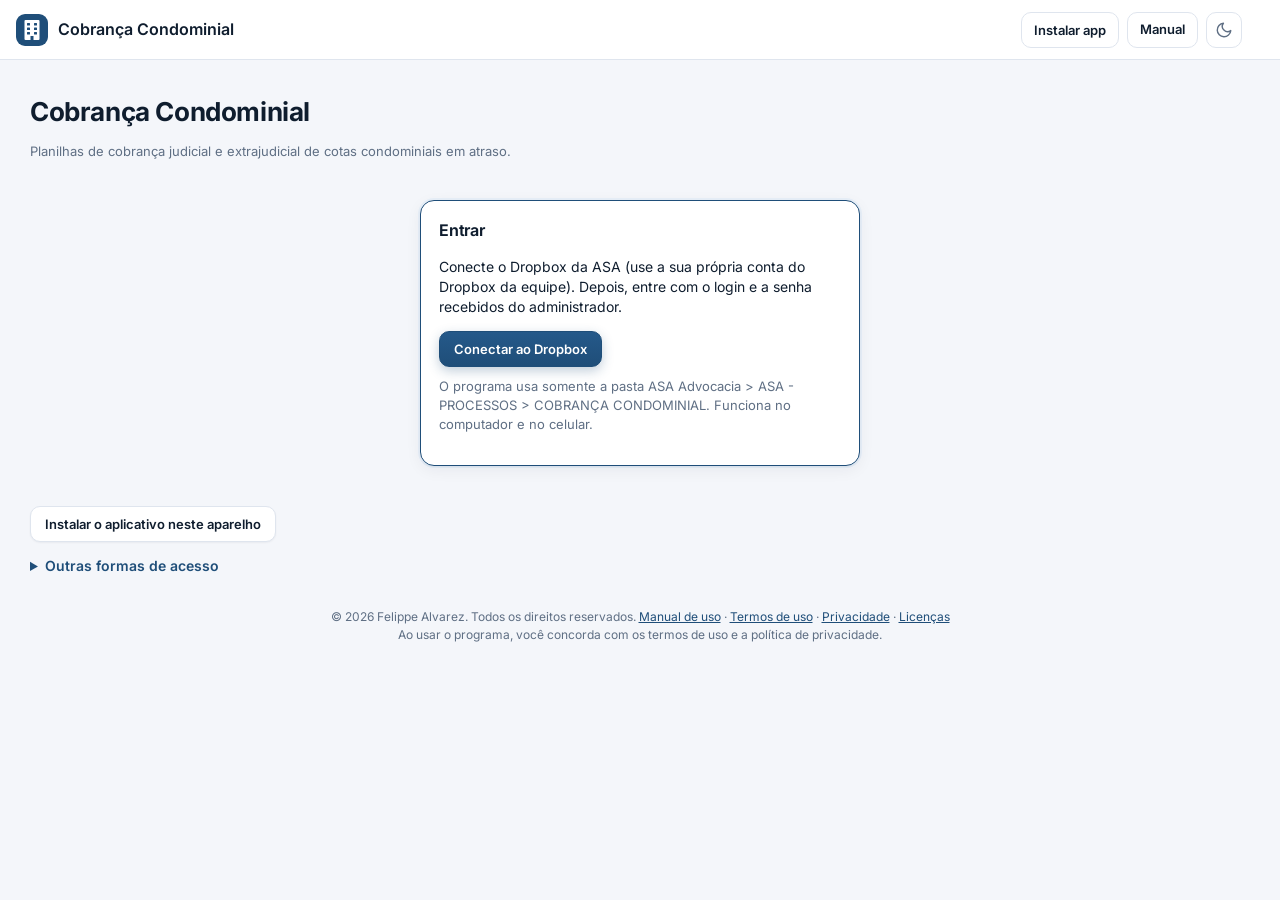
==== commit 8e9437e5: "Junta a prévia de link com o Visual 2.0; cache v11 Co-Authored-By: Claude Opus 5.5 <noreply@anthropi" ====
--- a/app/index.html
+++ b/app/index.html
@@ -5,6 +5,22 @@
 <meta name="viewport" content="width=device-width, initial-scale=1">
 <meta name="theme-color" content="#1f4e79">
 <title>Cobrança Condominial</title>
+<meta name="description" content="Planilhas de cobrança judicial e extrajudicial de cotas condominiais em atraso, em PDF e Excel.">
+<meta property="og:type" content="website">
+<meta property="og:locale" content="pt_BR">
+<meta property="og:site_name" content="Cobrança Condominial">
+<meta property="og:title" content="Cobrança Condominial">
+<meta property="og:description" content="Planilhas de cobrança judicial e extrajudicial de cotas condominiais em atraso, em PDF e Excel.">
+<meta property="og:url" content="https://felippealvarez.github.io/cobranca-condominial/">
+<meta property="og:image" content="https://felippealvarez.github.io/cobranca-condominial/og-image.png">
+<meta property="og:image:type" content="image/png">
+<meta property="og:image:width" content="1200">
+<meta property="og:image:height" content="630">
+<meta property="og:image:alt" content="Cobrança Condominial: ícone de prédio sobre fundo azul">
+<meta name="twitter:card" content="summary_large_image">
+<meta name="twitter:title" content="Cobrança Condominial">
+<meta name="twitter:description" content="Planilhas de cobrança judicial e extrajudicial de cotas condominiais em atraso, em PDF e Excel.">
+<meta name="twitter:image" content="https://felippealvarez.github.io/cobranca-condominial/og-image.png">
 <link rel="icon" href="icone.svg" type="image/svg+xml">
 <link rel="icon" href="icones/favicon-32.png" sizes="32x32" type="image/png">
 <link rel="manifest" href="manifest.webmanifest">
--- a/app/estilo.css
+++ b/app/estilo.css
@@ -740,3 +740,5 @@
 .selo-her { display: inline-flex; align-items: center; gap: 4px; font-size: 11px; color: var(--suave); background: var(--borda-suave); padding: 1px 8px; border-radius: 99px; font-weight: 500; margin-left: 6px; }
 @media (max-width: 760px) { .grupo-enc { grid-template-columns: minmax(0, 1fr); gap: 12px; } }
 @media (max-width: 520px) { .grupo-enc .grade-form { grid-template-columns: minmax(0, 1fr); } }
+/* Link discreto (ex.: compartilhar o programa, na tela Sobre) */
+.link-discreto { background: none; border: 0; padding: 0; font: inherit; color: inherit; text-decoration: underline; cursor: pointer; opacity: .85; }
